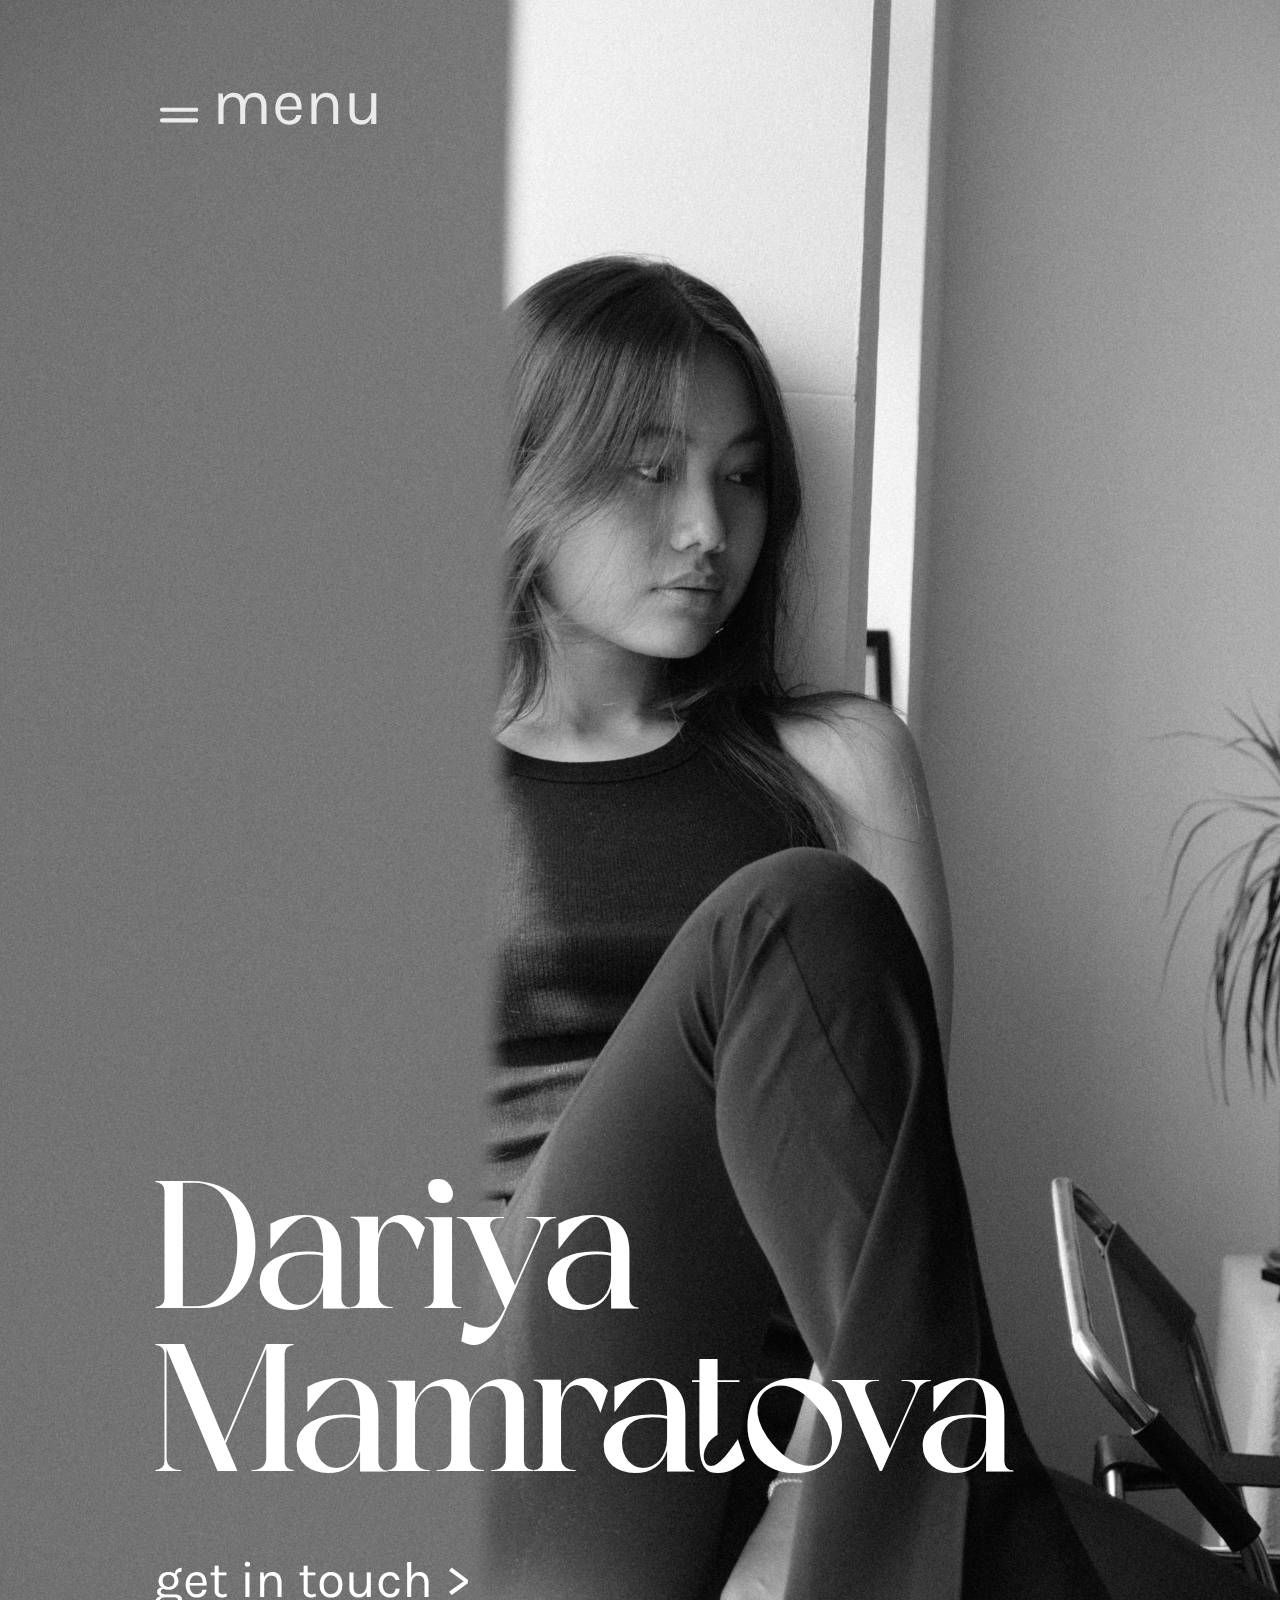
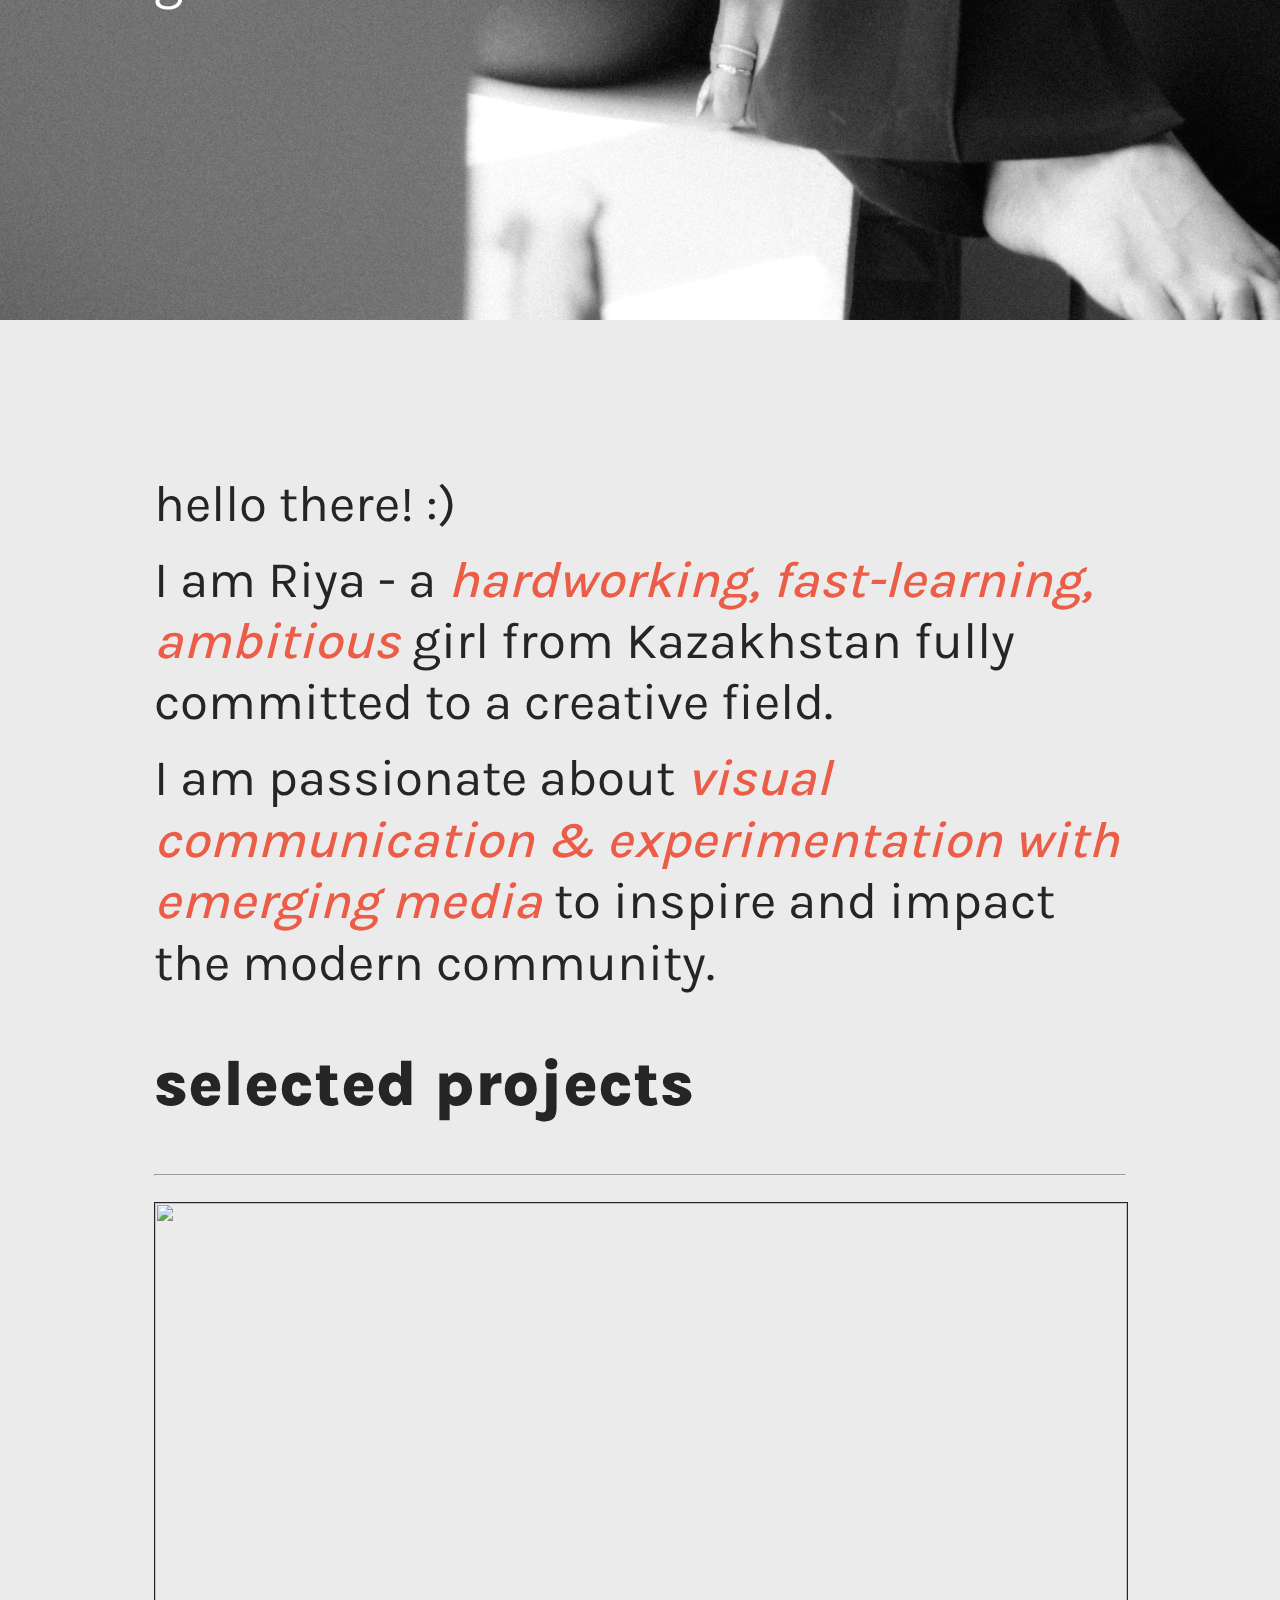
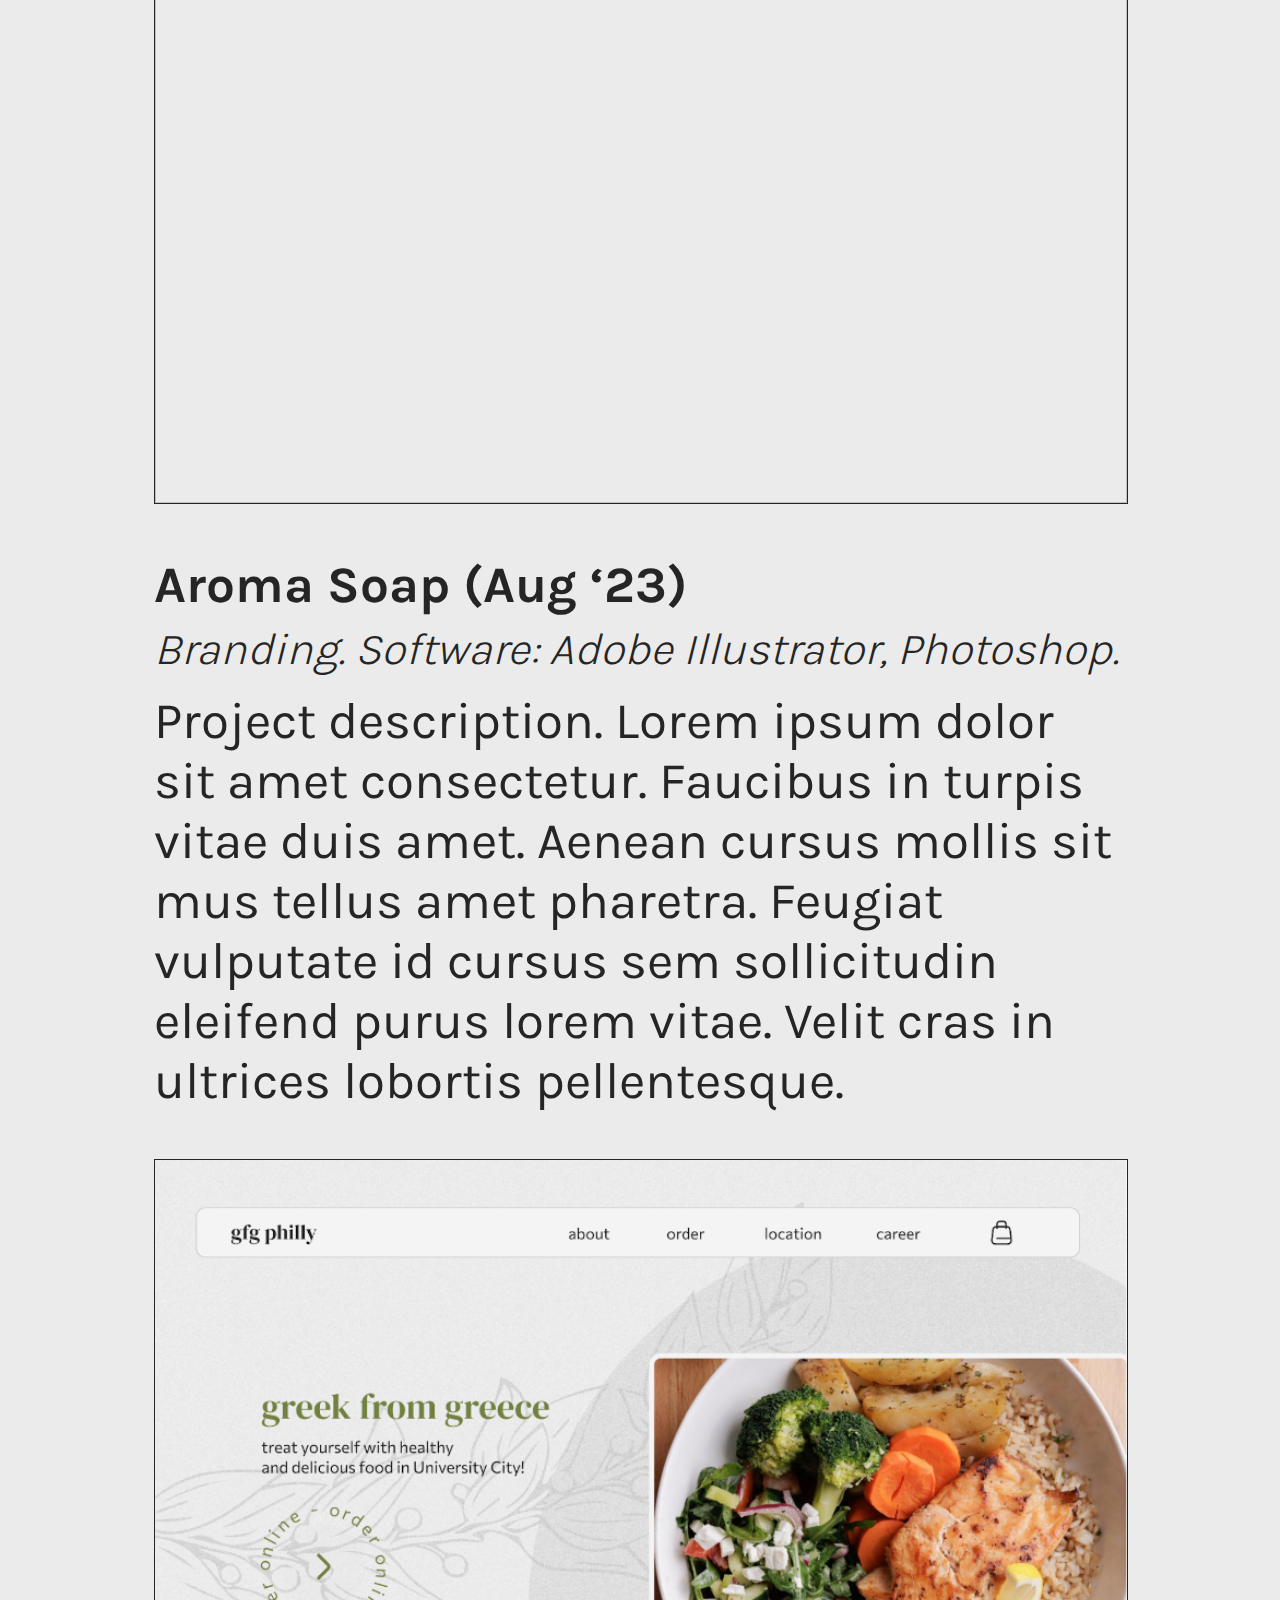
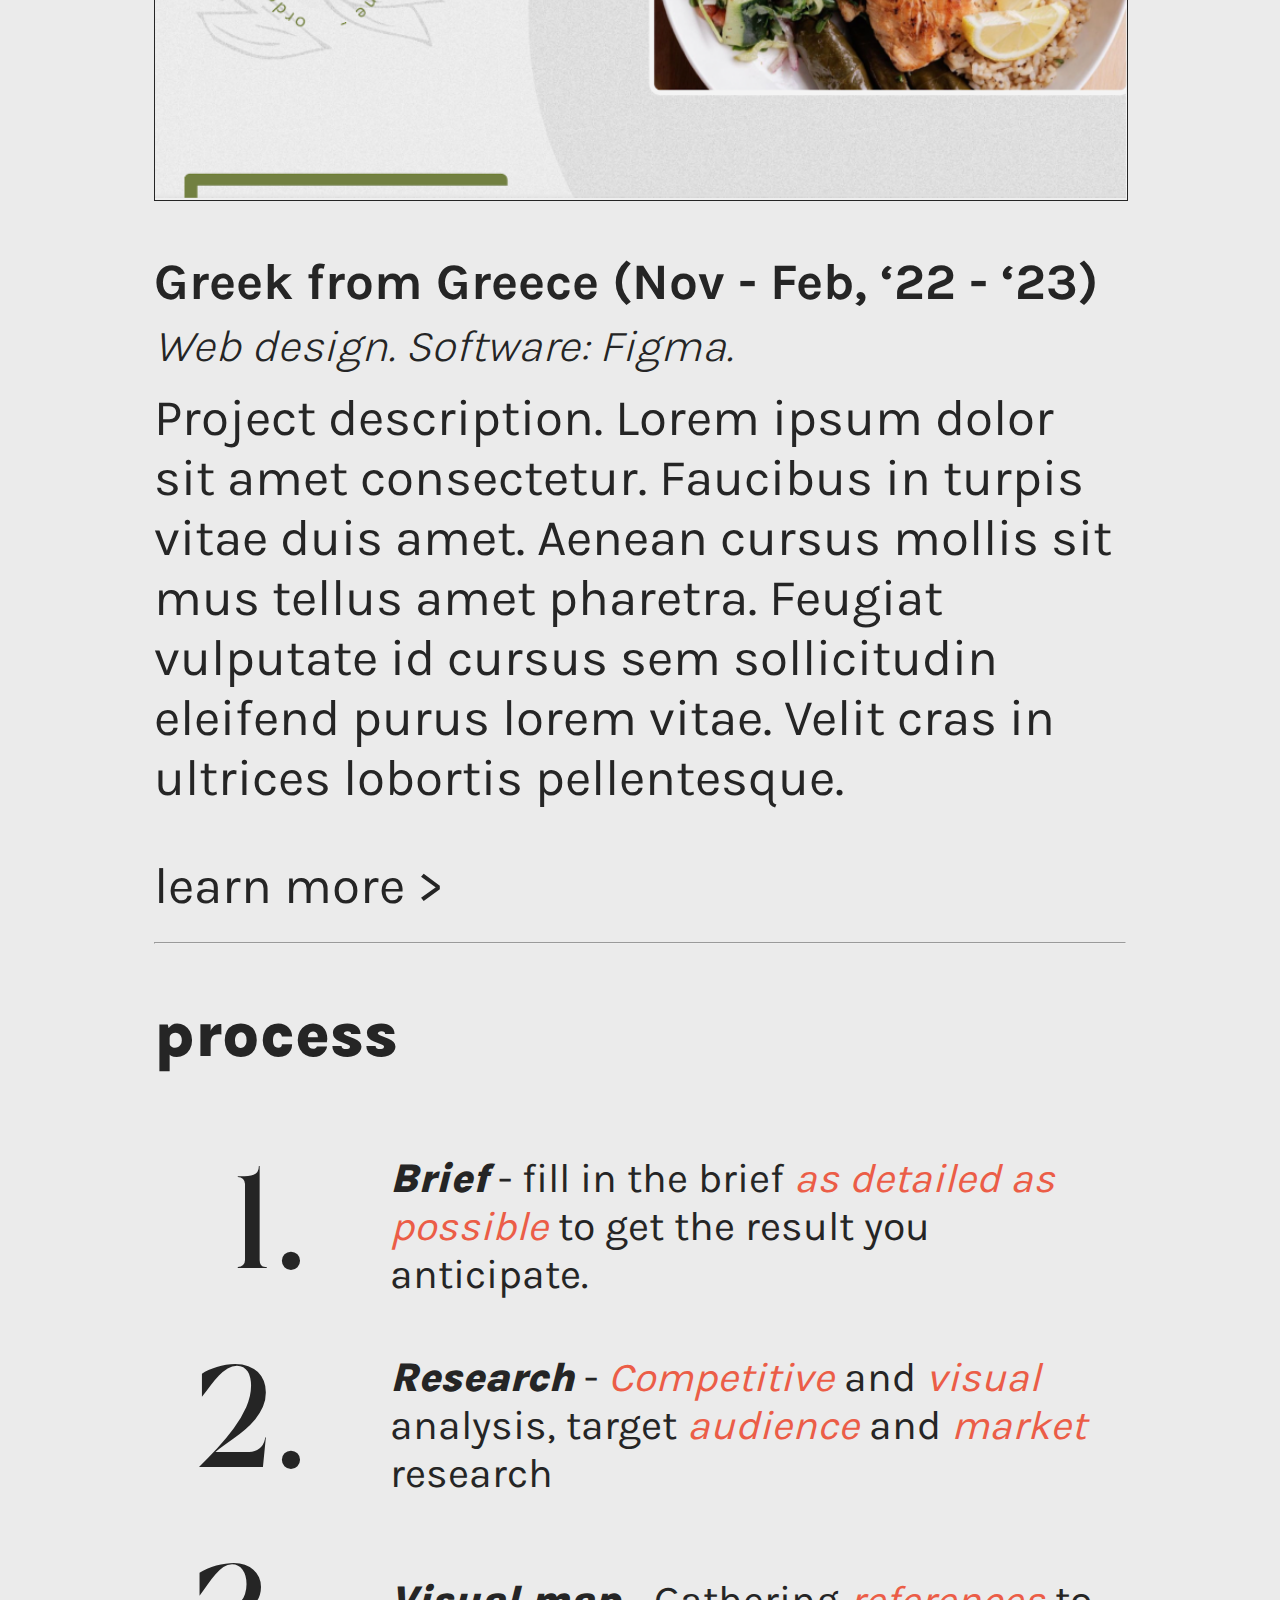
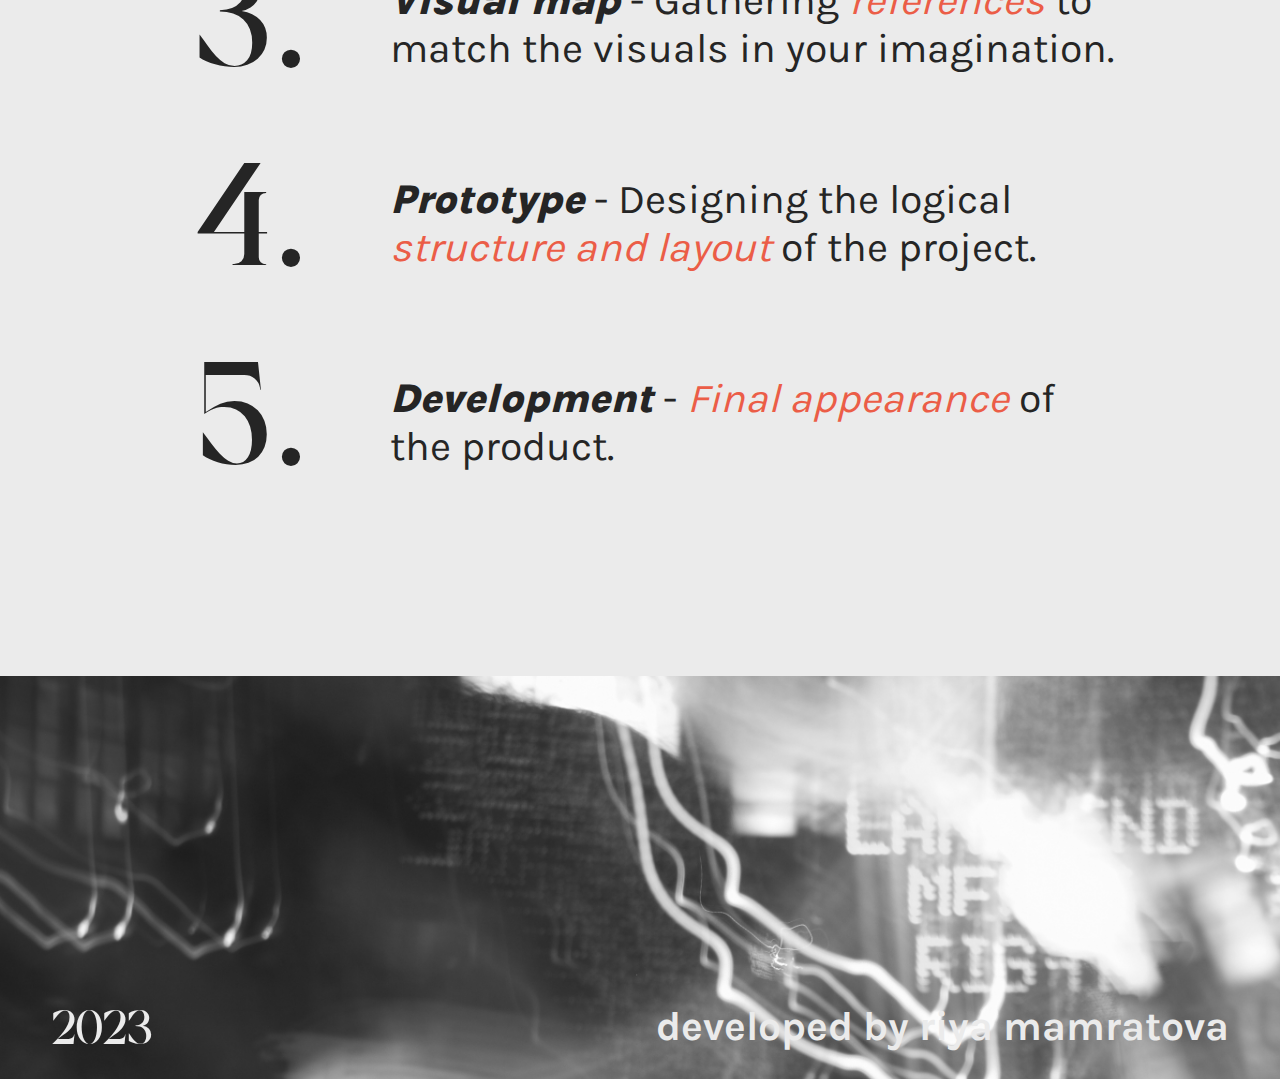
==== index.html @ 728099f3 "These are the files with my website" ====
<html>

<head>
	<link rel="stylesheet" href="css/style.css">
	<link rel="stylesheet" href="css/overlay.css">
	<script src="overlay.js"></script>
</head>

<body>
	<!-- The overlay -->
	<div id="myNav" class="overlay">
		<!-- Button to close the overlay navigation -->
		<a href="javascript:void(0)" class="closebtn" onclick="closeNav()">
			<svg width="3vw" viewBox="0 0 11 11" fill="none" xmlns="http://www.w3.org/2000/svg">
				<path d="M6.7533 5.51747L10.5221 1.75746C10.6871 1.59242 10.7798 1.36857 10.7798 1.13517C10.7798 0.901769 10.6871 0.677927 10.5221 0.512886C10.357 0.347846 10.1332 0.255127 9.89979 0.255127C9.66639 0.255127 9.44255 0.347846 9.27751 0.512886L5.5175 4.28166L1.75749 0.512886C1.59245 0.347846 1.36861 0.255127 1.1352 0.255127C0.9018 0.255127 0.677958 0.347846 0.512917 0.512886C0.347877 0.677927 0.255158 0.901769 0.255158 1.13517C0.255158 1.36857 0.347877 1.59242 0.512917 1.75746L4.28169 5.51747L0.512917 9.27747C0.430768 9.35895 0.365565 9.45589 0.321068 9.56269C0.276571 9.6695 0.253662 9.78406 0.253662 9.89976C0.253662 10.0155 0.276571 10.13 0.321068 10.2368C0.365565 10.3436 0.430768 10.4406 0.512917 10.522C0.594395 10.6042 0.691333 10.6694 0.798137 10.7139C0.904942 10.7584 1.0195 10.7813 1.1352 10.7813C1.25091 10.7813 1.36546 10.7584 1.47227 10.7139C1.57907 10.6694 1.67601 10.6042 1.75749 10.522L5.5175 6.75327L9.27751 10.522C9.35898 10.6042 9.45592 10.6694 9.56273 10.7139C9.66953 10.7584 9.78409 10.7813 9.89979 10.7813C10.0155 10.7813 10.1301 10.7584 10.2369 10.7139C10.3437 10.6694 10.4406 10.6042 10.5221 10.522C10.6042 10.4406 10.6694 10.3436 10.7139 10.2368C10.7584 10.13 10.7813 10.0155 10.7813 9.89976C10.7813 9.78406 10.7584 9.6695 10.7139 9.56269C10.6694 9.45589 10.6042 9.35895 10.5221 9.27747L6.7533 5.51747Z" fill="#EBEBEB"/>
			</svg>
		</a>
	
		<!-- Overlay content -->
		<div class="overlay-content">
			<a class="overlay-current-link" href="index.html">home</a>
			<a class="overlay-link" href="aboutme.html">about me</a>
			<a class="overlay-link" href="selected-projects.html">selected projects</a>
			<a class="overlay-link" href="#">contact me</a>
		</div>
	</div>

	<div style="text-align: center; position: relative">
		<img src="images/dariya_sitting.jpg" style="width: 100%">
		<div
			class="menu-text"
			style="position: absolute; 
			top: 8vw; 
			left: 12vw; 
			color: white; 
			text-align: start;
			transform: translate(0%, -50%);"
		>
			<button class="menu-button" onclick="openNav()">
				<div>
					<svg width="3vw" viewBox="0 0 14 6" fill="none" xmlns="http://www.w3.org/2000/svg">
						<path d="M13.2611 3.88886L0.738889 3.88886C0.330812 3.88886 0 4.21968 0 4.62775L0 4.70553C0 5.11361 0.330812 5.44442 0.738889 5.44442L13.2611 5.44442C13.6692 5.44442 14 5.11361 14 4.70553V4.62775C14 4.21968 13.6692 3.88886 13.2611 3.88886Z" fill="#EBEBEB"/>
						<path d="M13.2611 -3.8147e-05L0.738889 -3.8147e-05C0.330812 -3.8147e-05 0 0.330774 0 0.738851L0 0.816629C0 1.22471 0.330812 1.55552 0.738889 1.55552L13.2611 1.55552C13.6692 1.55552 14 1.22471 14 0.816629V0.738851C14 0.330774 13.6692 -3.8147e-05 13.2611 -3.8147e-05Z" fill="#EBEBEB"/>
					</svg>
					<span class="menu-text" style="color: #EBEBEB; margin-left: 10px">menu</span>
				</div>
			</button>
		</div>
		<div 
			style="position: absolute; 
			top: 70%; 
			left: 12vw; 
			color: white; 
			text-align: start;
			transform: translate(0%, -50%);"
		>
			<div class="main-title"
			>
				Dariya<br/>
				Mamratova
			</div>
			<a
				class="get-in-touch-title"
				style="position: absolute; bottom: -2em"
			>
				get in touch >
			</a>
		</div>
	</div>
	<div class="text" style="margin: 3em 3em;">
		<div style="margin-bottom: 1rem">
			hello there! :)
		</div>
		<div style="margin-bottom: 1rem">
			I am Riya - a <span class="highlighted-text">hardworking, fast-learning, ambitious</span> girl from Kazakhstan fully committed to a creative field. 
		</div>
		<div>
			I am passionate about <span class="highlighted-text">visual communication & experimentation with emerging media</span> to inspire and impact the modern community. 
		</div>
		<h2>
			selected projects
		</h2>
		<hr/>
		<img src="images/aroma_soap.png" style="width: 100%; border: 0.5px solid #252525;">
		<h3 style="margin-bottom: 0.5rem">
			Aroma Soap (Aug ‘23)
		</h3>
		<div class="subtitle">
			Branding. Software: Adobe Illustrator, Photoshop.
		</div>
		<div style="margin-top: 1rem; margin-bottom: 3rem">
			Project description. Lorem ipsum dolor sit amet consectetur. Faucibus in turpis vitae duis amet. 
			Aenean cursus mollis sit mus tellus amet pharetra. Feugiat vulputate id cursus sem sollicitudin eleifend purus lorem vitae. 
			Velit cras in ultrices lobortis pellentesque.
		</div>
		<img src="images/greek_from_greece.png" style="width: 100%; border: 0.5px solid #252525;">
		<h3 style="margin-bottom: 0.5rem">
			Greek from Greece (Nov - Feb, ‘22 - ‘23)
		</h3>
		<div class="subtitle">
			Web design. Software: Figma.
		</div>
		<div style="margin-top: 1rem; margin-bottom: 3rem">
			Project description. Lorem ipsum dolor sit amet consectetur. Faucibus in turpis vitae duis amet. 
			Aenean cursus mollis sit mus tellus amet pharetra. Feugiat vulputate id cursus sem sollicitudin eleifend purus lorem vitae. 
			Velit cras in ultrices lobortis pellentesque.
		</div>
		<a>
			learn more >
		</a>
		<hr/>
		<h2>
			process
		</h2>
		<table>
			<tr>
				<td class="count">
					1.
				</td>
				<td class="count-text">
					<span class="count-title">Brief</span> - fill in the brief <span class="count-highlight">as detailed as possible</span> to get the result you anticipate.
				</td>
			</tr>
			<tr>
				<td class="count">
					2.
				</td>
				<td class="count-text">
					<span class="count-title">Research</span>
					 - <span class="count-highlight">Competitive</span> and <span class="count-highlight">visual</span> analysis, target <span class="count-highlight">audience</span> and <span class="count-highlight">market</span> research
				</td>
			</tr>
			<tr>
				<td class="count">
					3.
				</td>
				<td class="count-text">
					<span class="count-title">Visual map</span>
					- Gathering <span class="count-highlight">references</span> to match the visuals in your imagination.
				</td>
			</tr>
			<tr>
				<td class="count">
					4.
				</td>
				<td class="count-text">
					<span class="count-title">Prototype</span>
					- Designing the logical <span class="count-highlight">structure and layout</span> of the project.
				</td>
			</tr>
			<tr>
				<td class="count">
					5.
				</td>
				<td class="count-text">
					<span class="count-title">Development</span>
					- <span class="count-highlight">Final appearance</span> of the product.
				</td>
			</tr>
		</table>
	</div>
	<div style="position: relative;">
		<img src="images/home_footer.jpg" 
			style="height: 25.1875rem;
				width: 100%;
				flex-shrink: 0;
				object-fit: cover;"
		>
		<div style="position: absolute; bottom: 6vw; width: 100%">
			<div class="footer-left" style="position: absolute; left: 4vw; ">
				2023
			</div>
			<div class="footer-right" style="position: absolute; right: 4vw">
				developed by riya mamratova
			</div>
		</div>
	</div>
</body>

</html>
---- css/style.css ----
@font-face {
	font-family: Koolegant;
	src: url(../fonts/Koolegant-K7my7.ttf);
}

@font-face {
	font-family: Karla;
	src: url(../fonts/Karla-VariableFont_wght.ttf);
}

body {
	margin: 0; 
	background-color: #EBEBEB;
}

.menu-text {
	text-align: center;
	font-family: Karla;
	font-size: 5vw;
	font-style: normal;
	font-weight: 400;
	line-height: normal;
}

.menu-button {
	background-color: transparent;
  	border: none;
	cursor: pointer;
}

.main-title {
	font-family: Koolegant;
	font-size: 15vw;
	font-style: normal;
	font-weight: 400;
	line-height: 85%;
}

.get-in-touch-title {
	font-family: Karla;
	font-size: 4vw;
	font-style: normal;
	font-weight: 400;
	line-height: normal;
}

.text {
	color: #252525;
	font-family: Karla;
	font-size: 4vw;
	font-style: normal;
	font-weight: 400;
	line-height: normal; 
}

.highlighted-text {
	color: #EB5D47;
	font-family: Karla;
	font-size: 4vw;
	font-style: italic;
	font-weight: 500;
	line-height: 120%; 
}

h2 {
	color: #252525;
	font-family: Karla;
	font-size: 5vw;
	font-style: normal;
	font-weight: 800;
	line-height: normal; 
}

h3 {
	color: #252525;
	font-family: Karla;
	font-size: 4vw;
	font-style: normal;
	font-weight: 700;
	line-height: normal; 
}

.subtitle {
	color: #252525;
	font-family: Karla;
	font-size: 3.5vw;
	font-style: italic;
	font-weight: 300;
	line-height: normal; 
}

.count {
	width: 12vw; 
	text-align: end; 
	padding-right:6vw;
	color: #252525;
	font-family: Koolegant;
	font-size: 12vw;
	font-style: normal;
	font-weight: 400;
	line-height: normal;
}

.count-title {
	color: #252525;
	font-family: Karla;
	font-size: 3.2vw;
	font-style: italic;
	font-weight: 800;
	line-height: normal;
}

.count-text {
	color: #252525;
	font-family: Karla;
	font-size: 3.2vw;
	font-style: normal;
	font-weight: 400;
	line-height: normal;
}

.count-highlight {
	color: #EB5D47;
	font-family: Karla;
	font-size: 3.2vw;
	font-style: italic;
	font-weight: 400;
	line-height: normal;
}

.footer-left {
	color: #EBEBEB;
	font-family: Koolegant;
	font-size: 4vw;
	font-style: normal;
	font-weight: 400;
	line-height: normal;
}

.footer-right {
	color: #EBEBEB;
	font-family: Karla;
	font-size: 3.2vw;
	font-style: normal;
	font-weight: 700;
	line-height: normal;
}
---- css/overlay.css ----
/* The Overlay (background) */
.overlay {
	/* Height & width depends on how you want to reveal the overlay (see JS below) */   
	height: 100%;
	width: 0;
	position: fixed; /* Stay in place */
	z-index: 1; /* Sit on top */
	left: 0;
	top: 0;
	background: #A4B4CB;
	overflow-x: hidden; /* Disable horizontal scroll */
	transition: 0.5s; /* 0.5 second transition effect to slide in or slide down the overlay (height or width, depending on reveal) */
}

/* Position the content inside the overlay */
.overlay-content {
	position: relative;
	top: 25%; /* 25% from the top */
	left: 12vw;
	text-align: left; /* Centered text/links */
	margin-top: 30px; /* 30px top margin to avoid conflict with the close button on smaller screens */
}

/* The navigation links inside the overlay */
.overlay-current-link {
	color: #EBEBEB;
	font-family: Karla;
	font-size: 13vw;
	font-style: italic;
	font-weight: 700;
	line-height: normal;
	padding: 8px;
	text-decoration: none;
	display: block; /* Display block instead of inline */
	transition: 0.3s; /* Transition effects on hover (color) */
}

.overlay-link {
	color: #EBEBEB;
	font-family: Karla;
	font-size: 6vw;
	font-style: normal;
	font-weight: 400;
	line-height: normal;
	padding: 8px;
	text-decoration: none;
	display: block; /* Display block instead of inline */
	transition: 0.3s; /* Transition effects on hover (color) */
}

/* When you mouse over the navigation links, change their color */
.overlay a:hover, .overlay a:focus {
	color: #EB5D47;
}

/* Position the close button (top right corner) */
.overlay .closebtn {
	position: absolute;
	top: 12vw;
	left: 12vw;
	font-size: 60px;
}

/* When the height of the screen is less than 450 pixels, change the font-size of the links and position the close button again, so they don't overlap */
@media screen and (max-height: 450px) {
	.overlay a {
		font-size: 20px
	}
	.overlay .closebtn {
		font-size: 40px;
		top: 15px;
		right: 35px;
	}
}
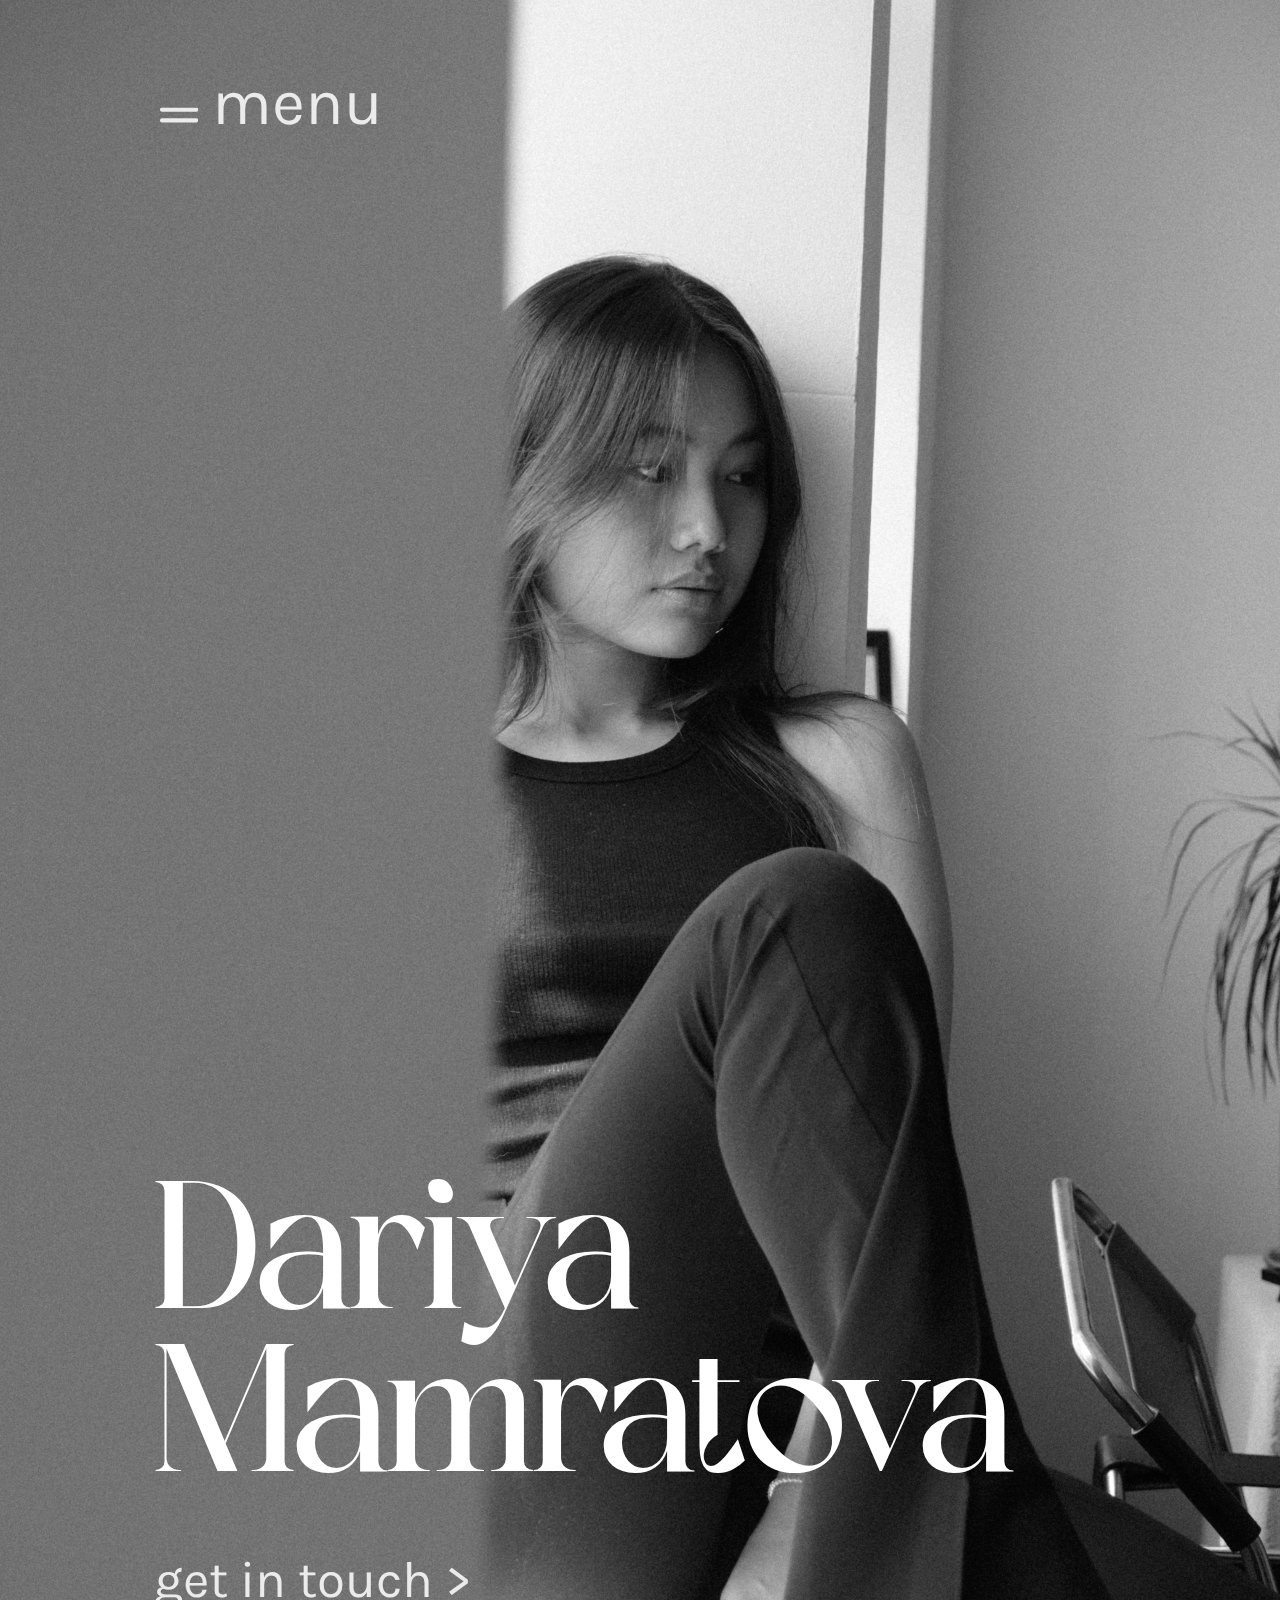
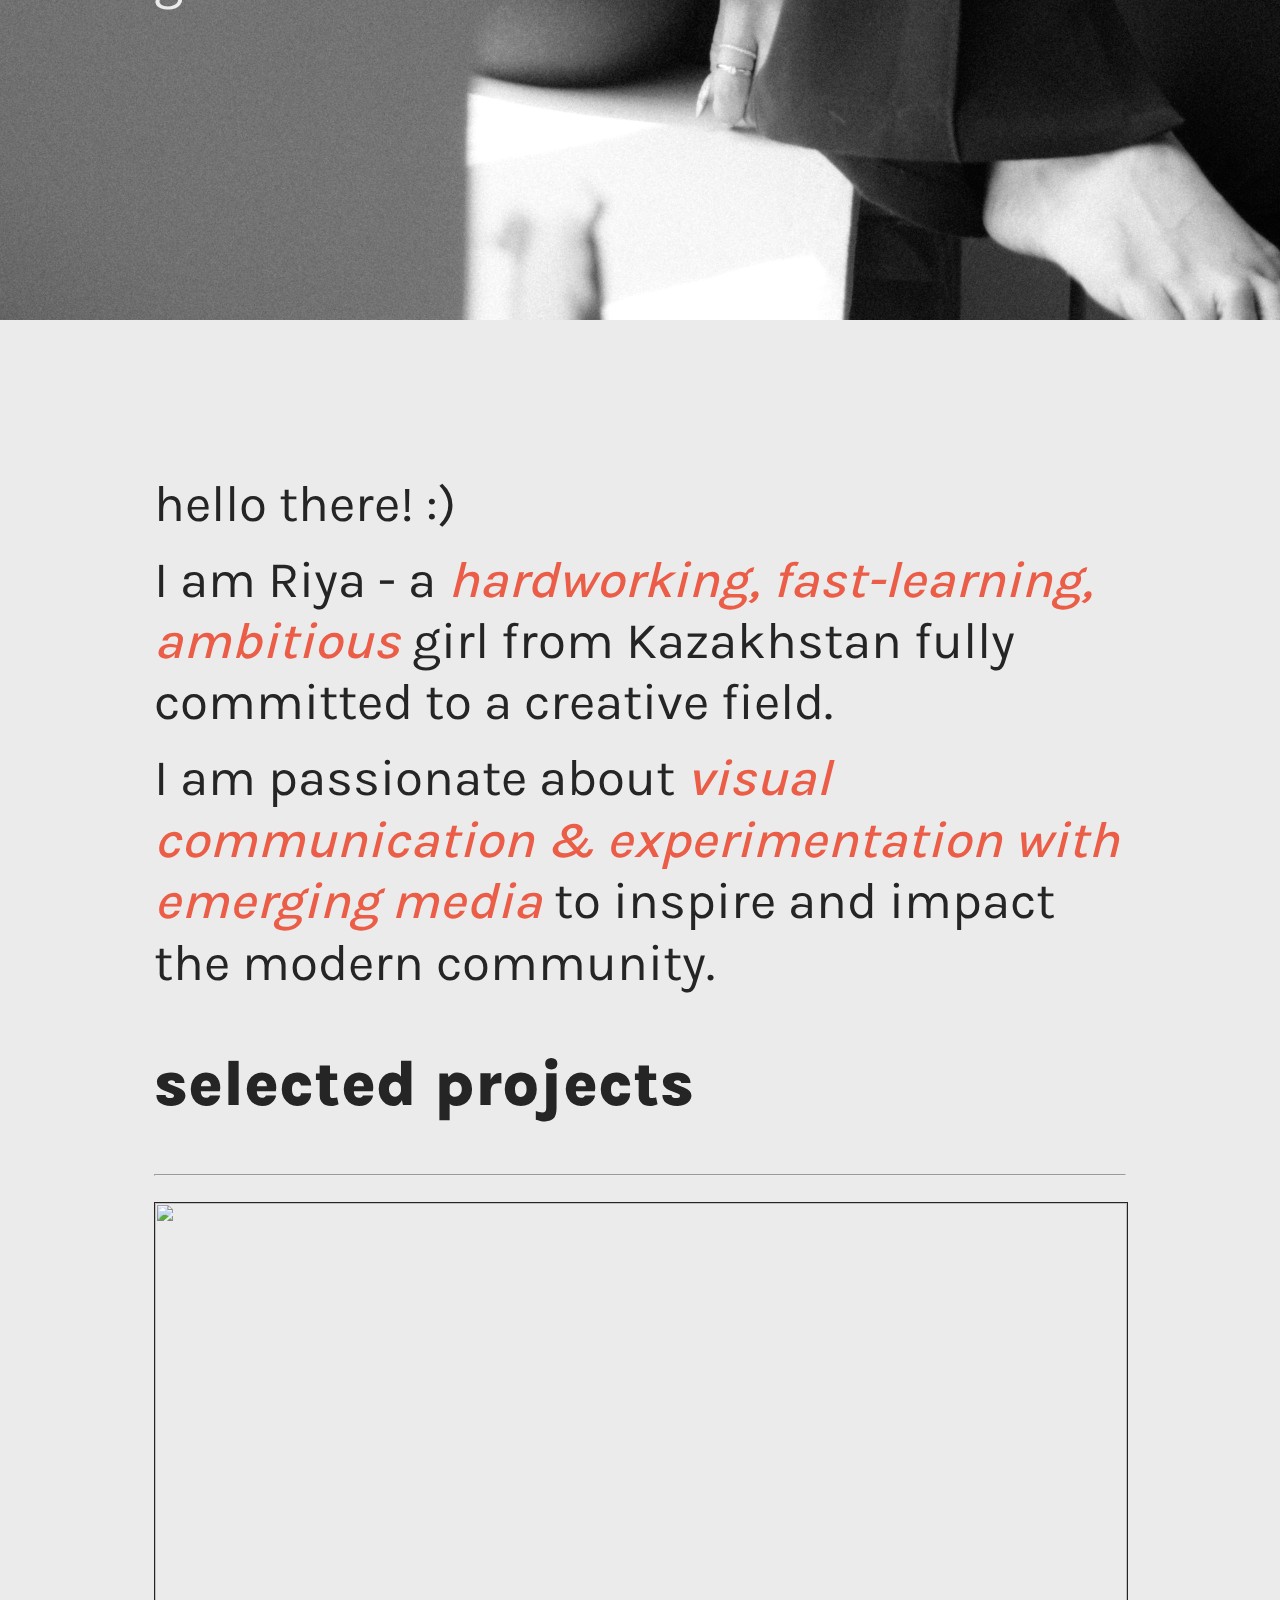
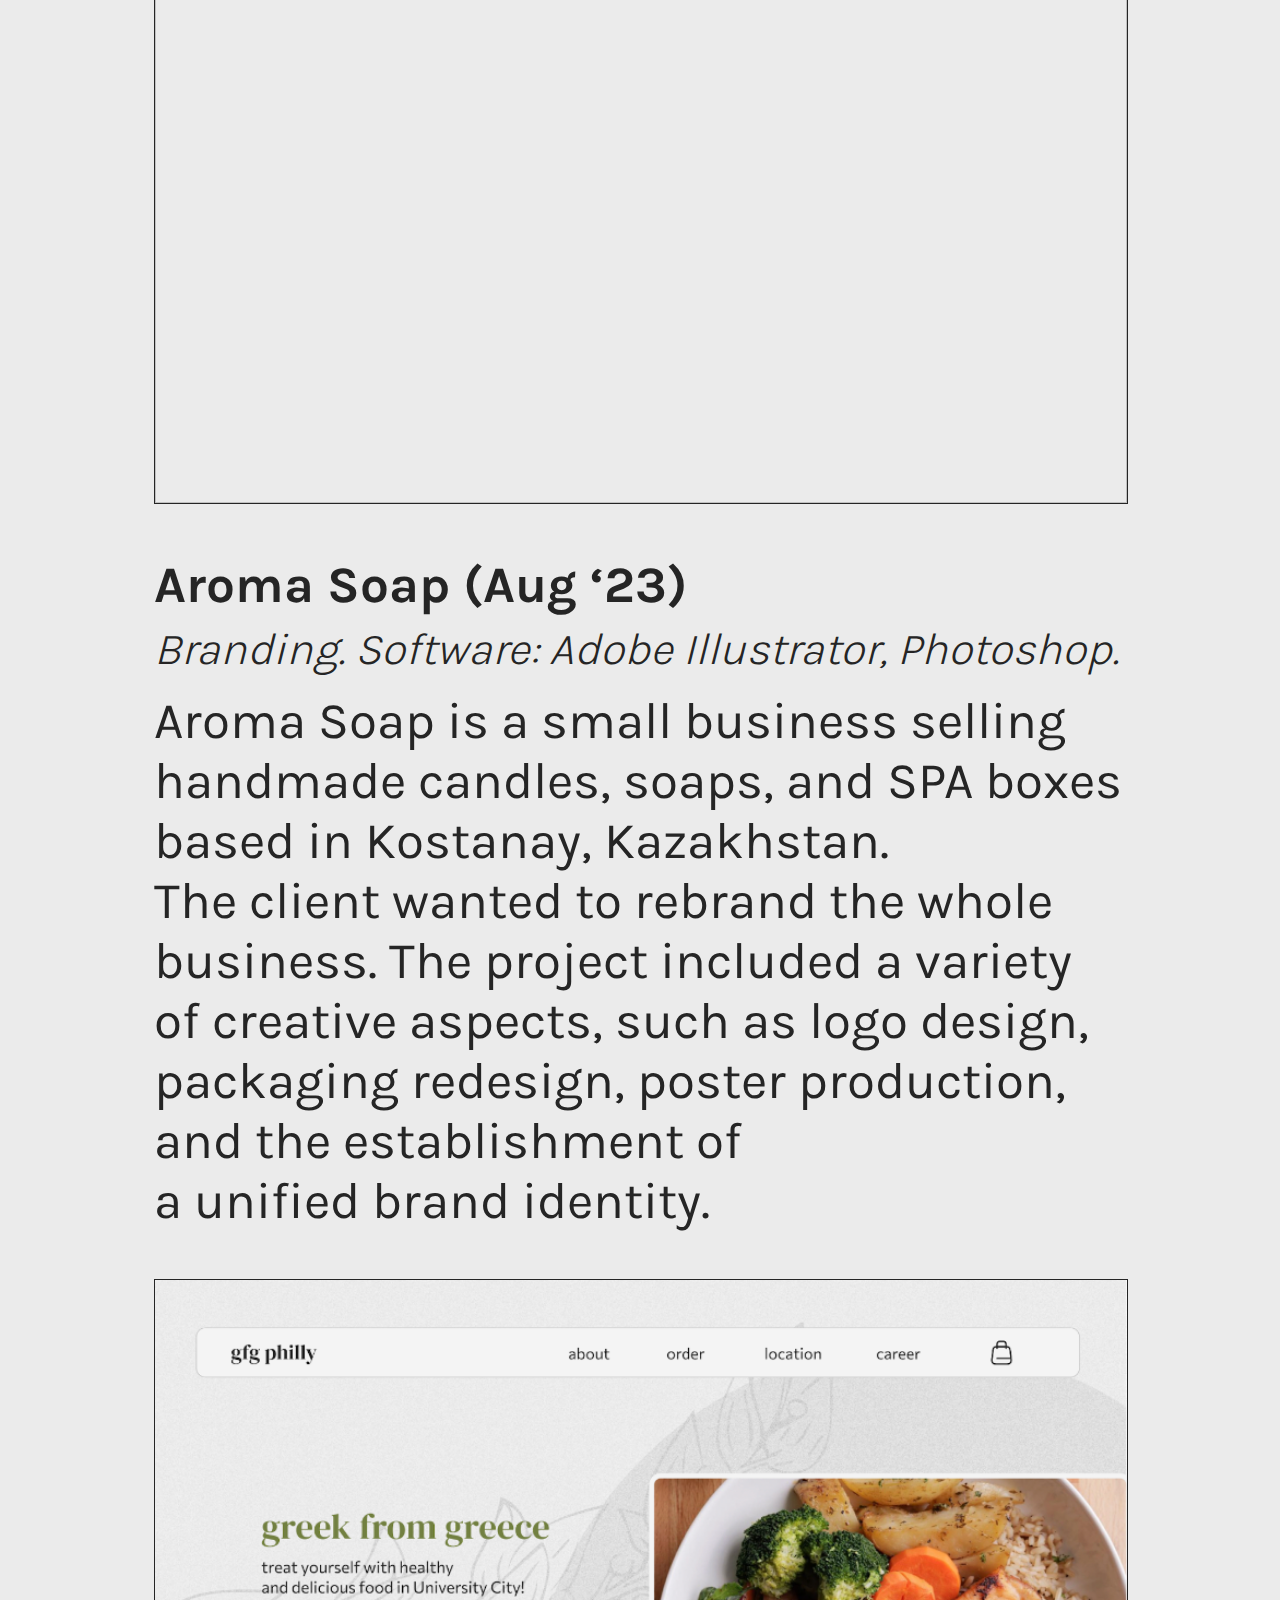
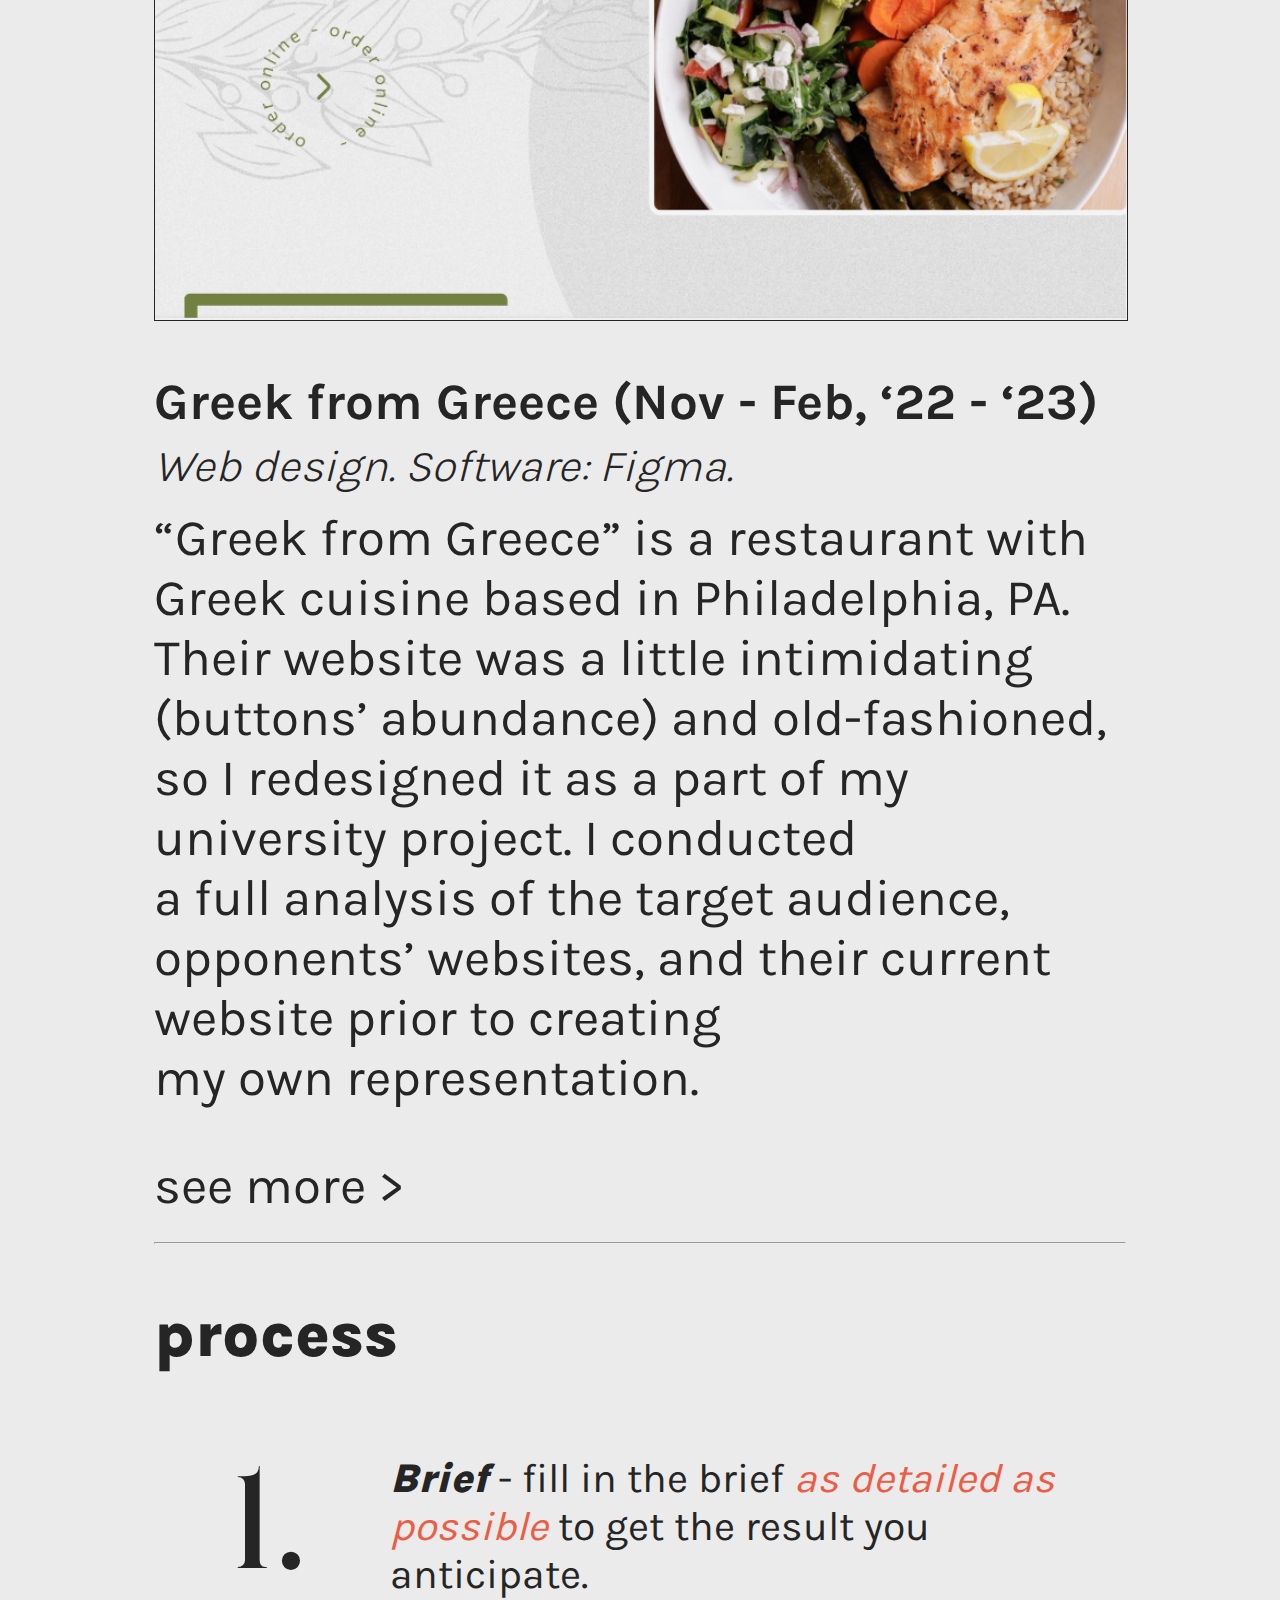
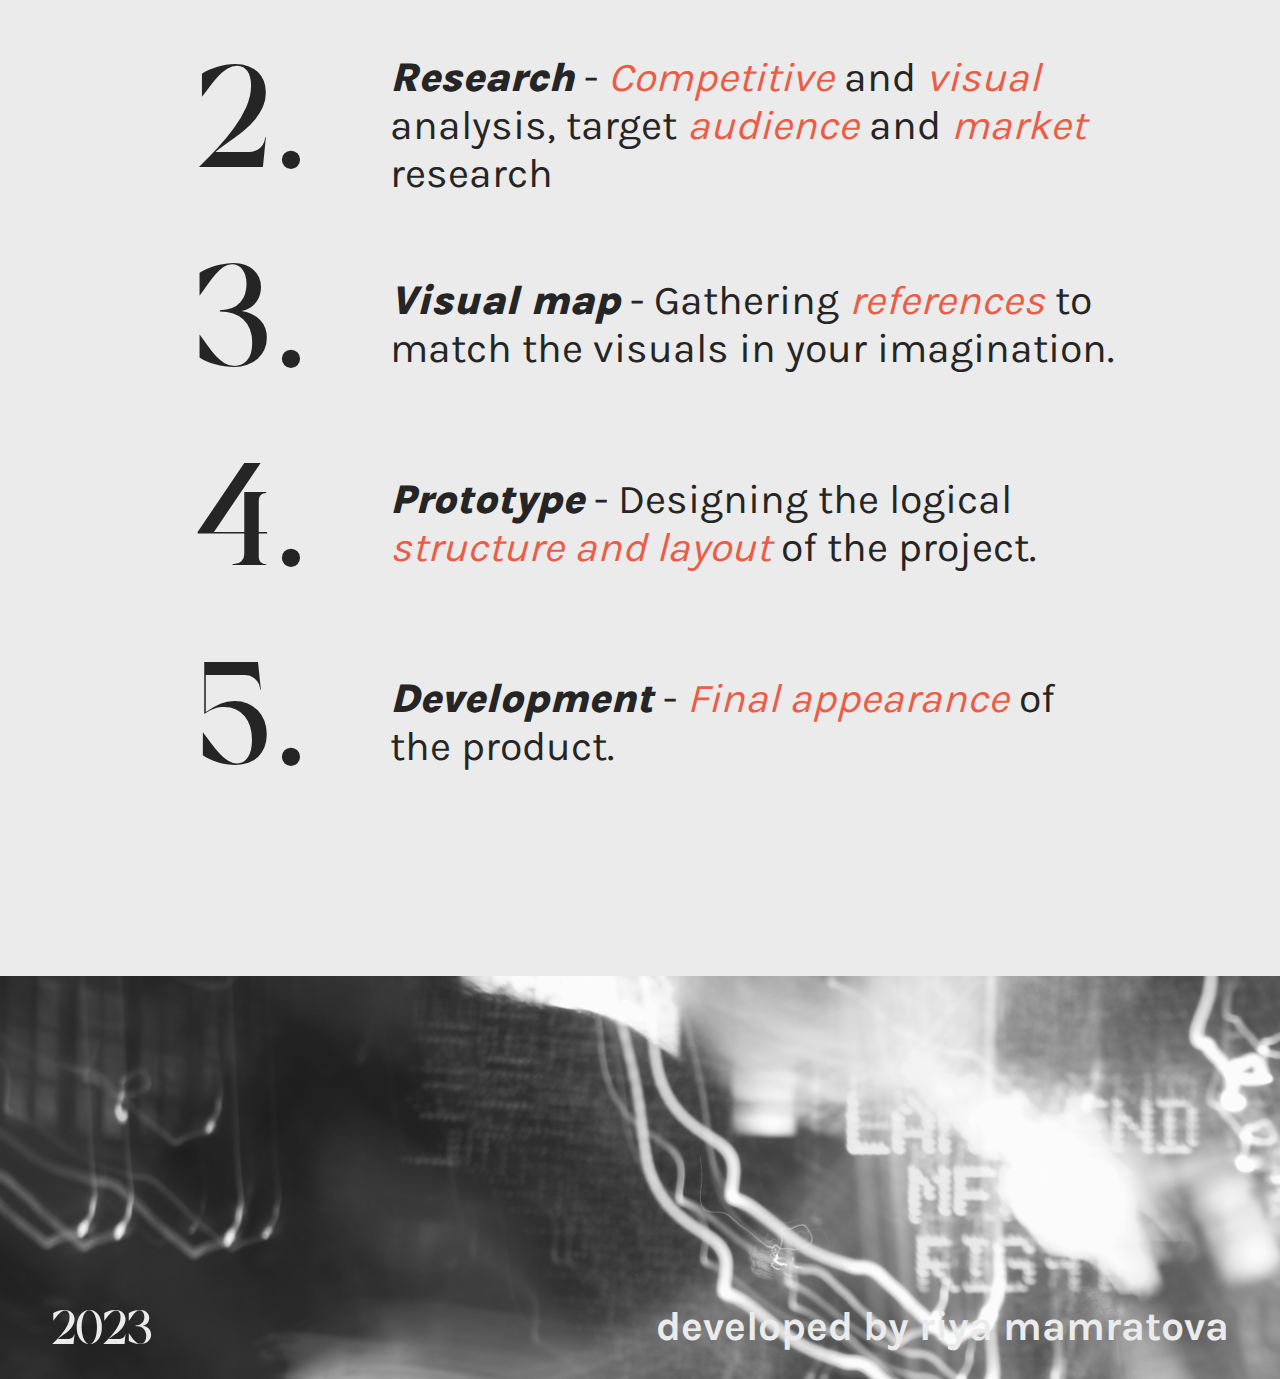
==== commit 9934a11f: "Some more changes" ====
--- a/index.html
+++ b/index.html
@@ -14,14 +14,14 @@
 			<svg width="3vw" viewBox="0 0 11 11" fill="none" xmlns="http://www.w3.org/2000/svg">
 				<path d="M6.7533 5.51747L10.5221 1.75746C10.6871 1.59242 10.7798 1.36857 10.7798 1.13517C10.7798 0.901769 10.6871 0.677927 10.5221 0.512886C10.357 0.347846 10.1332 0.255127 9.89979 0.255127C9.66639 0.255127 9.44255 0.347846 9.27751 0.512886L5.5175 4.28166L1.75749 0.512886C1.59245 0.347846 1.36861 0.255127 1.1352 0.255127C0.9018 0.255127 0.677958 0.347846 0.512917 0.512886C0.347877 0.677927 0.255158 0.901769 0.255158 1.13517C0.255158 1.36857 0.347877 1.59242 0.512917 1.75746L4.28169 5.51747L0.512917 9.27747C0.430768 9.35895 0.365565 9.45589 0.321068 9.56269C0.276571 9.6695 0.253662 9.78406 0.253662 9.89976C0.253662 10.0155 0.276571 10.13 0.321068 10.2368C0.365565 10.3436 0.430768 10.4406 0.512917 10.522C0.594395 10.6042 0.691333 10.6694 0.798137 10.7139C0.904942 10.7584 1.0195 10.7813 1.1352 10.7813C1.25091 10.7813 1.36546 10.7584 1.47227 10.7139C1.57907 10.6694 1.67601 10.6042 1.75749 10.522L5.5175 6.75327L9.27751 10.522C9.35898 10.6042 9.45592 10.6694 9.56273 10.7139C9.66953 10.7584 9.78409 10.7813 9.89979 10.7813C10.0155 10.7813 10.1301 10.7584 10.2369 10.7139C10.3437 10.6694 10.4406 10.6042 10.5221 10.522C10.6042 10.4406 10.6694 10.3436 10.7139 10.2368C10.7584 10.13 10.7813 10.0155 10.7813 9.89976C10.7813 9.78406 10.7584 9.6695 10.7139 9.56269C10.6694 9.45589 10.6042 9.35895 10.5221 9.27747L6.7533 5.51747Z" fill="#EBEBEB"/>
 			</svg>
-		</a>
+	get-in-touch-title	</a>
 	
 		<!-- Overlay content -->
 		<div class="overlay-content">
 			<a class="overlay-current-link" href="index.html">home</a>
 			<a class="overlay-link" href="aboutme.html">about me</a>
 			<a class="overlay-link" href="selected-projects.html">selected projects</a>
-			<a class="overlay-link" href="#">contact me</a>
+			<a class="overlay-link" href="contact-me.html">contact me</a>
 		</div>
 	</div>
 
@@ -60,6 +60,7 @@
 				Mamratova
 			</div>
 			<a
+				href="contact-me.html"
 				class="get-in-touch-title"
 				style="position: absolute; bottom: -2em"
 			>
@@ -89,9 +90,14 @@
 			Branding. Software: Adobe Illustrator, Photoshop.
 		</div>
 		<div style="margin-top: 1rem; margin-bottom: 3rem">
-			Project description. Lorem ipsum dolor sit amet consectetur. Faucibus in turpis vitae duis amet. 
-			Aenean cursus mollis sit mus tellus amet pharetra. Feugiat vulputate id cursus sem sollicitudin eleifend purus lorem vitae. 
-			Velit cras in ultrices lobortis pellentesque.
+			Aroma Soap is a small business selling handmade candles, soaps, and SPA boxes based in Kostanay, Kazakhstan. 
+		</br>The client wanted to rebrand the whole business. 
+			The project included a variety 
+			of creative aspects, such as logo design, packaging redesign, 
+			poster production, and the establishment of 
+	 	</br>a unified brand identity. 
+
+
 		</div>
 		<img src="images/greek_from_greece.png" style="width: 100%; border: 0.5px solid #252525;">
 		<h3 style="margin-bottom: 0.5rem">
@@ -101,12 +107,16 @@
 			Web design. Software: Figma.
 		</div>
 		<div style="margin-top: 1rem; margin-bottom: 3rem">
-			Project description. Lorem ipsum dolor sit amet consectetur. Faucibus in turpis vitae duis amet. 
-			Aenean cursus mollis sit mus tellus amet pharetra. Feugiat vulputate id cursus sem sollicitudin eleifend purus lorem vitae. 
-			Velit cras in ultrices lobortis pellentesque.
+			“Greek from Greece” is a restaurant with Greek cuisine 
+			based in Philadelphia, PA. Their website was a little 
+			intimidating (buttons’ abundance) and old-fashioned, 
+			so I redesigned it as a part of my university project. 
+			I conducted </br>a full analysis of the target audience, 
+			opponents’ websites, and their current website prior 
+			to creating </br>my own representation.
 		</div>
-		<a>
-			learn more >
+		<a class="learn" href="selected-projects.html">
+			see more >
 		</a>
 		<hr/>
 		<h2>
--- a/css/style.css
+++ b/css/style.css
@@ -41,7 +41,29 @@
 	font-size: 4vw;
 	font-style: normal;
 	font-weight: 400;
-	line-height: normal;
+	line-height: normal
+}
+
+a {
+	text-decoration: none;
+}
+
+a.learn:hover {
+	color: #EB5D47;
+	transition: color 0.3s ease;
+}
+
+a.learn {
+	color: #252525;
+}
+
+a.get-in-touch-title {
+	color: #ebebeb;
+}
+
+a.get-in-touch-title:hover {
+	color: #EB5D47;
+	transition: color 0.3s ease;
 }
 
 .text {
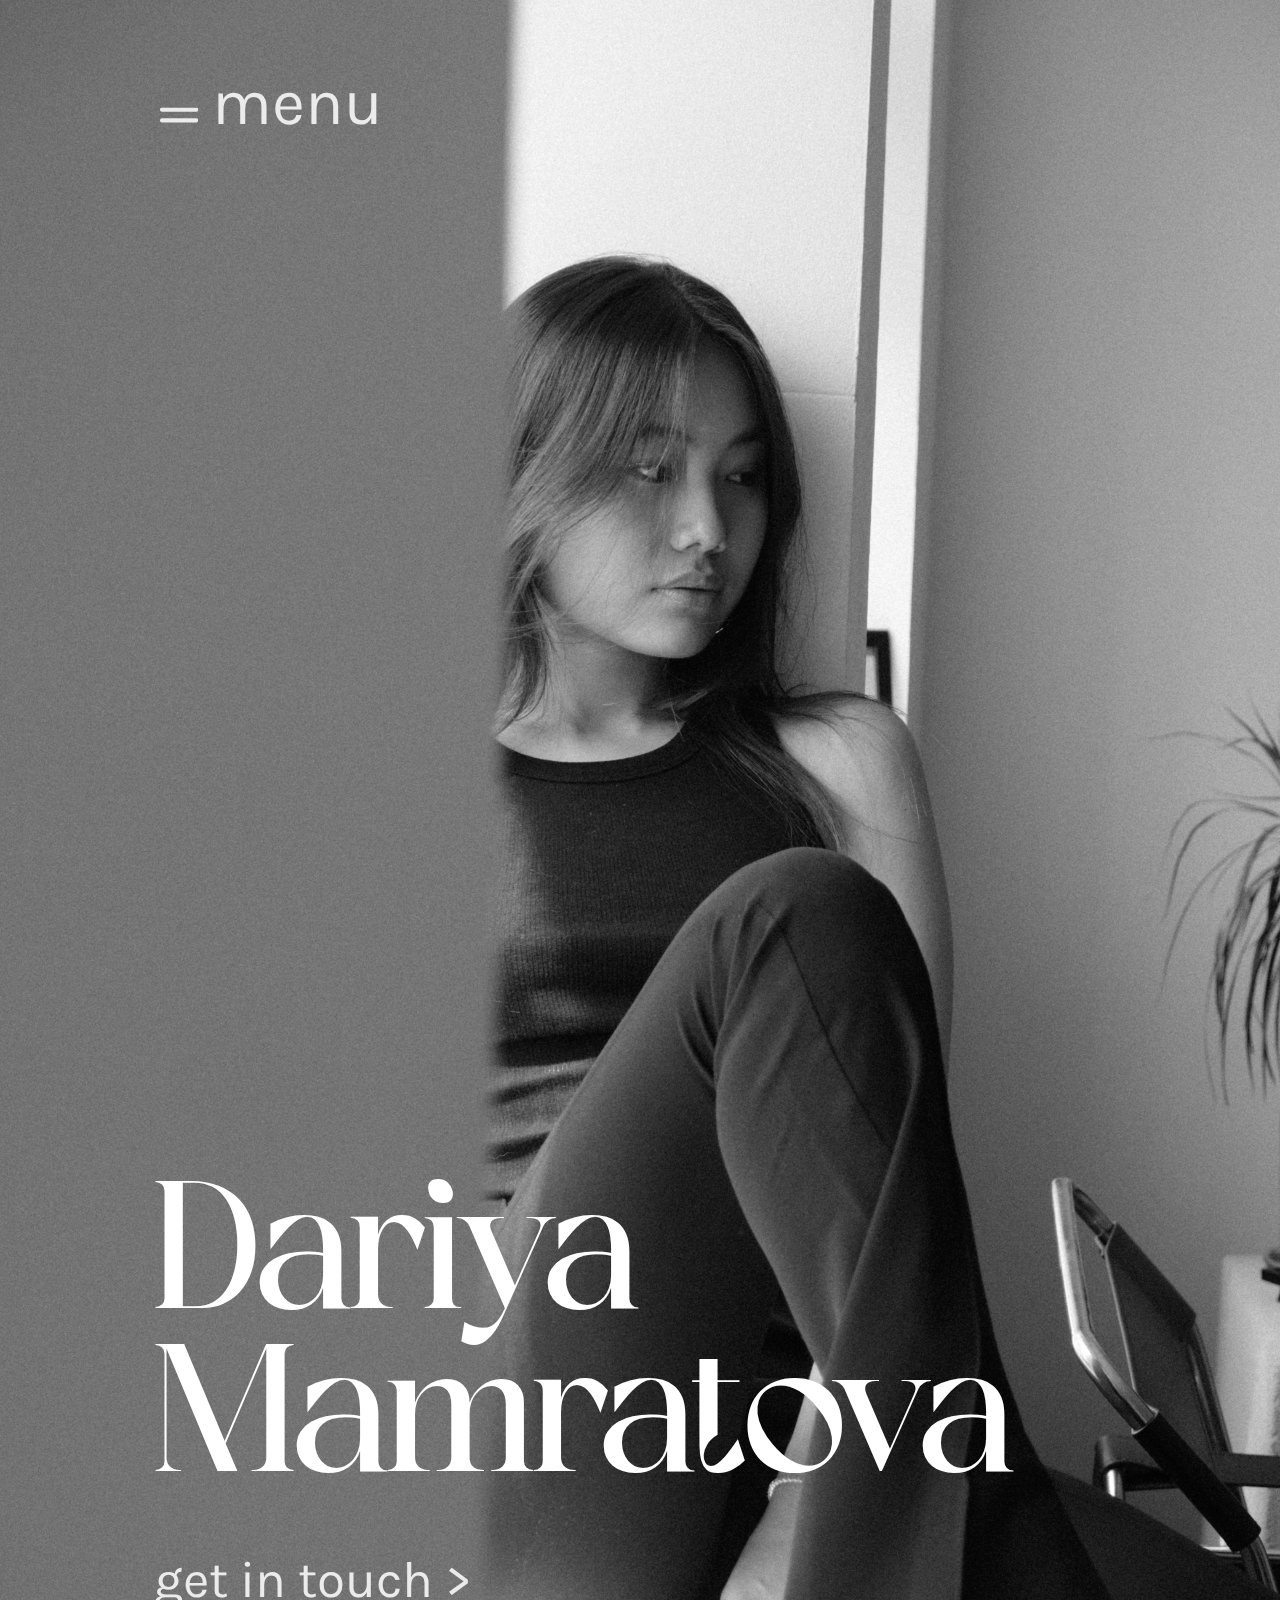
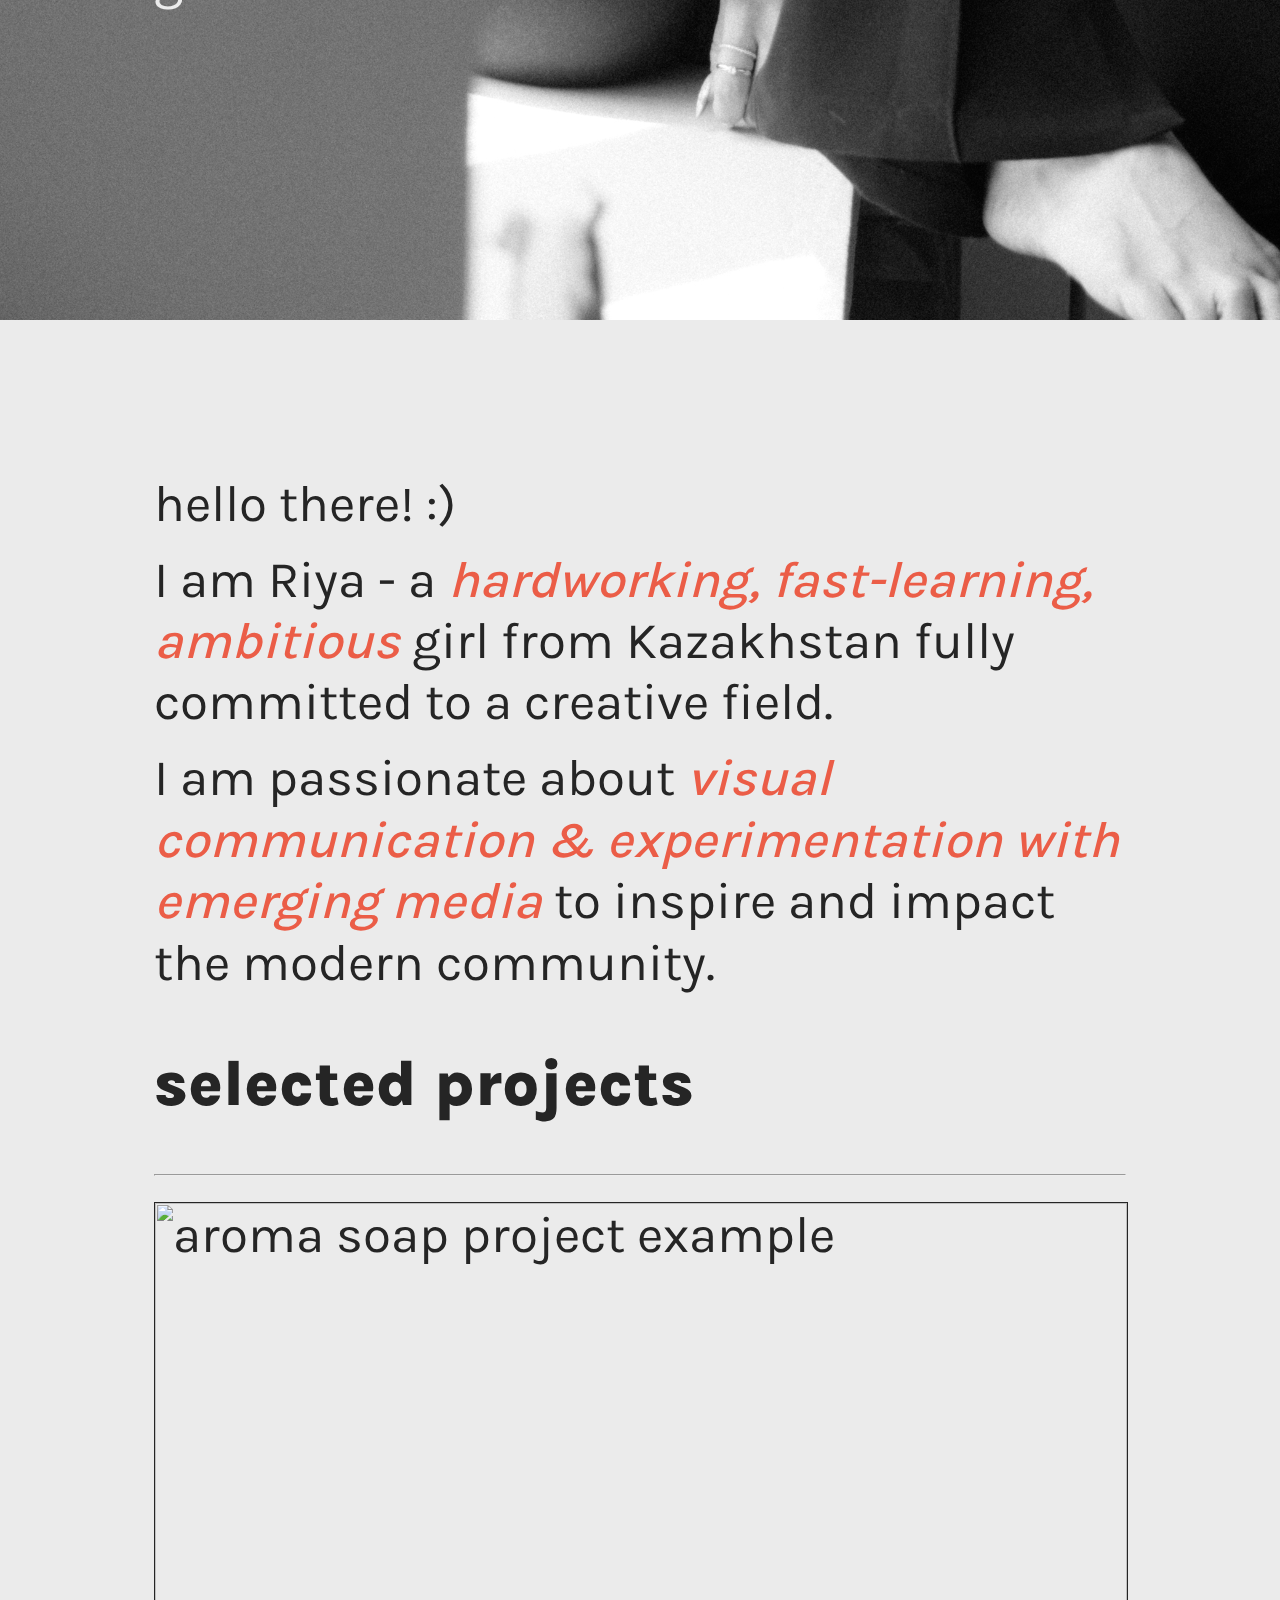
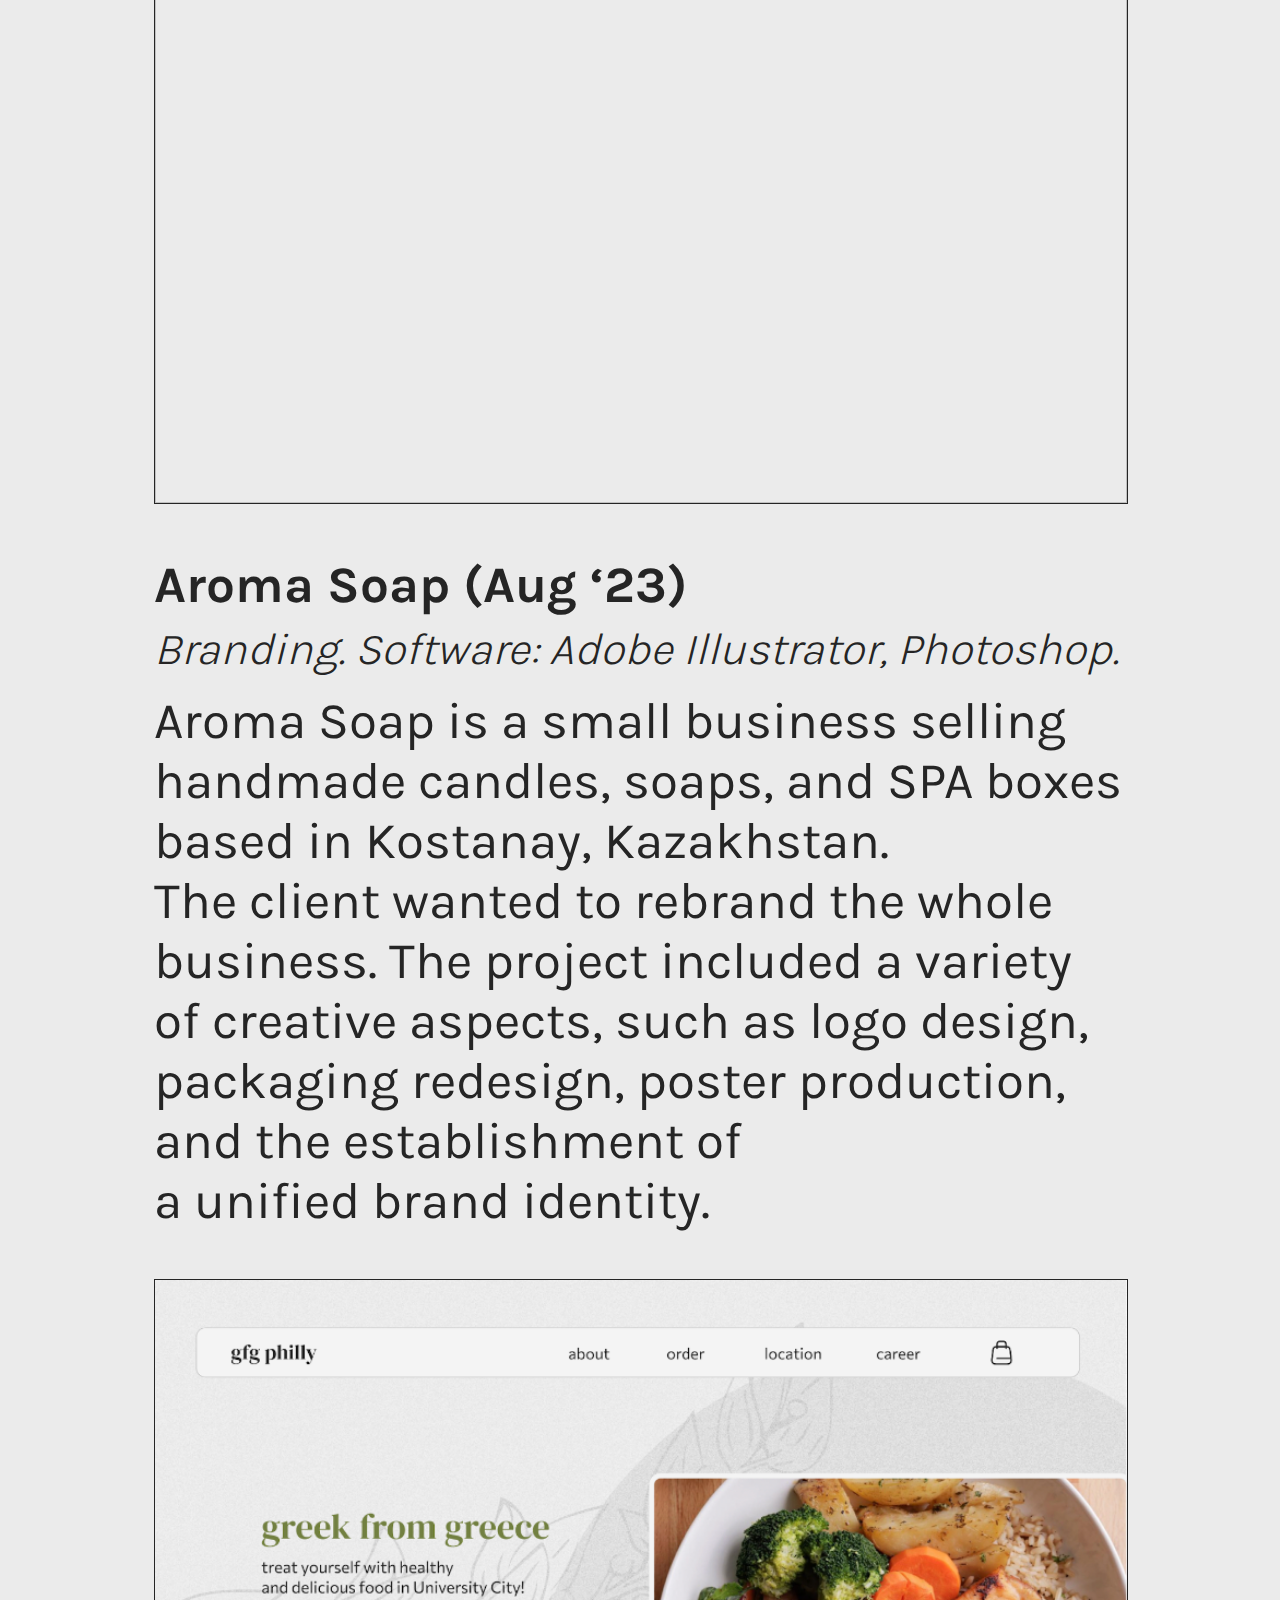
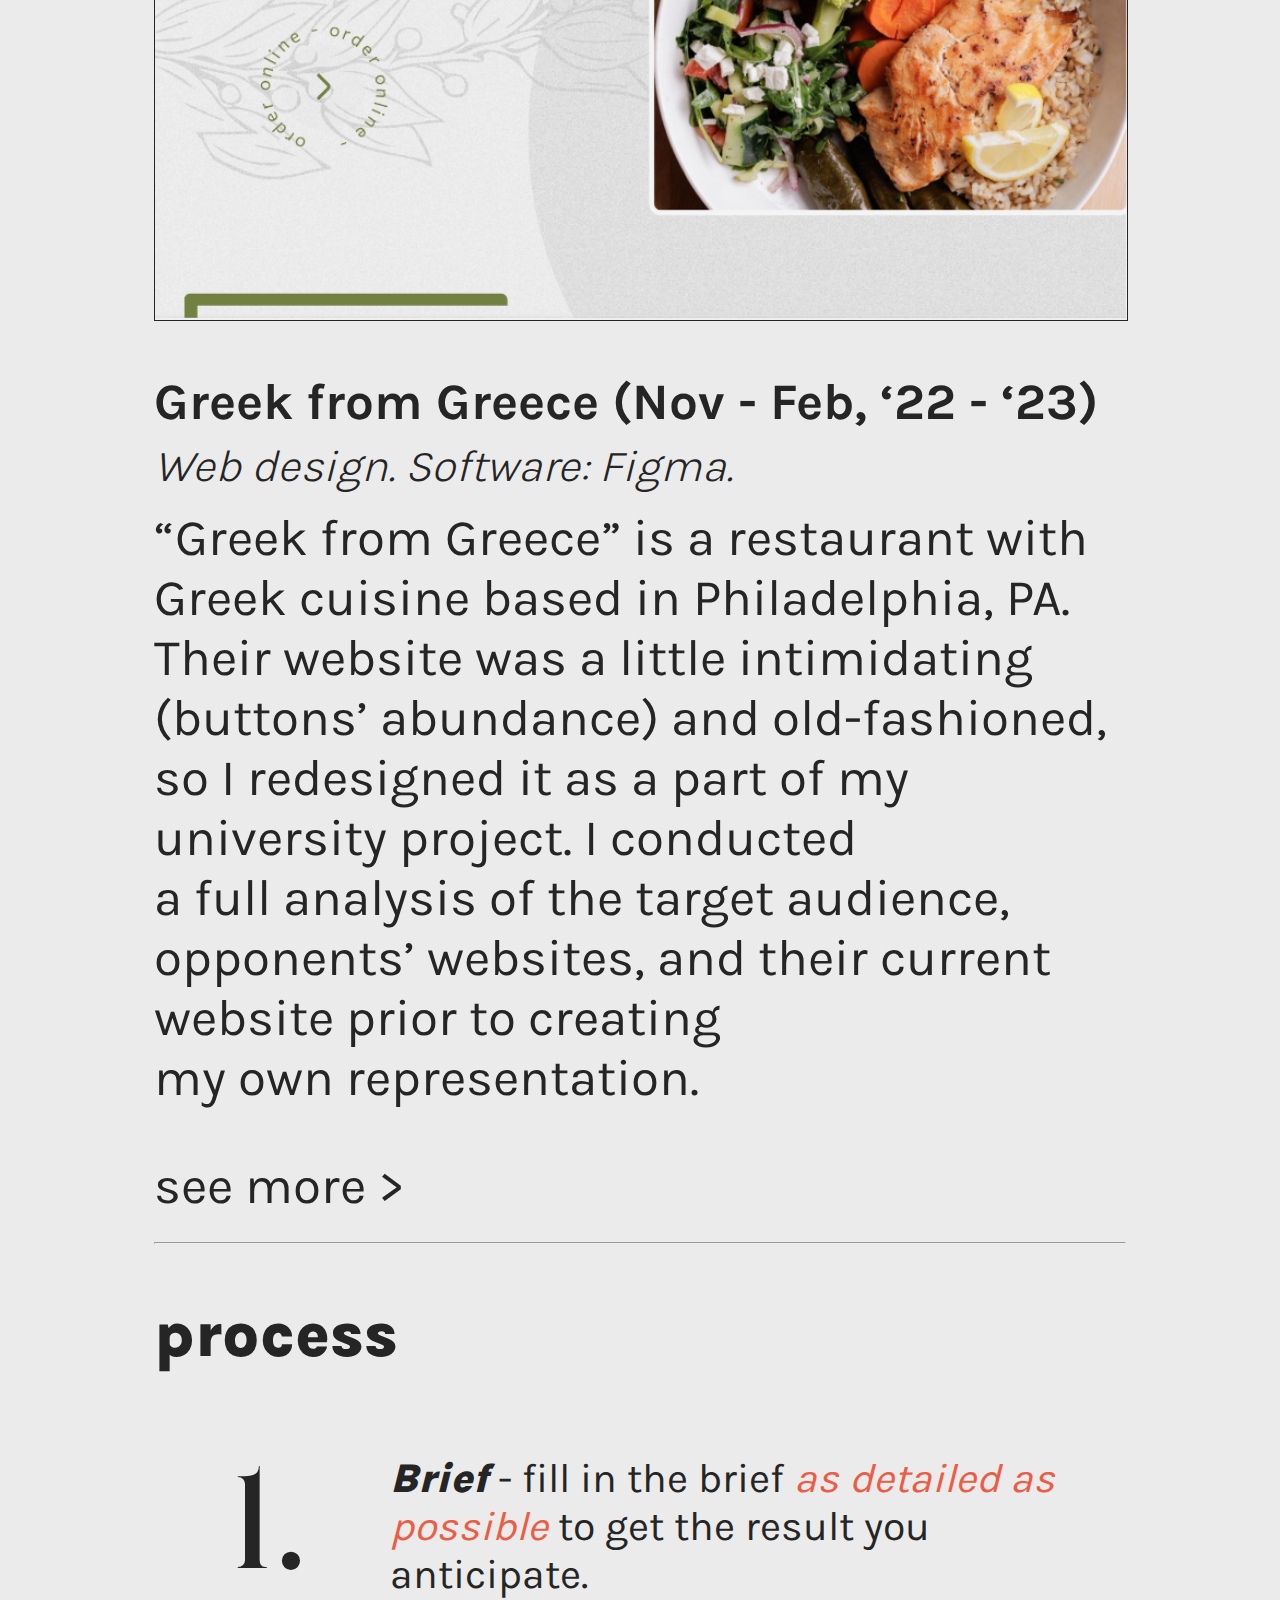
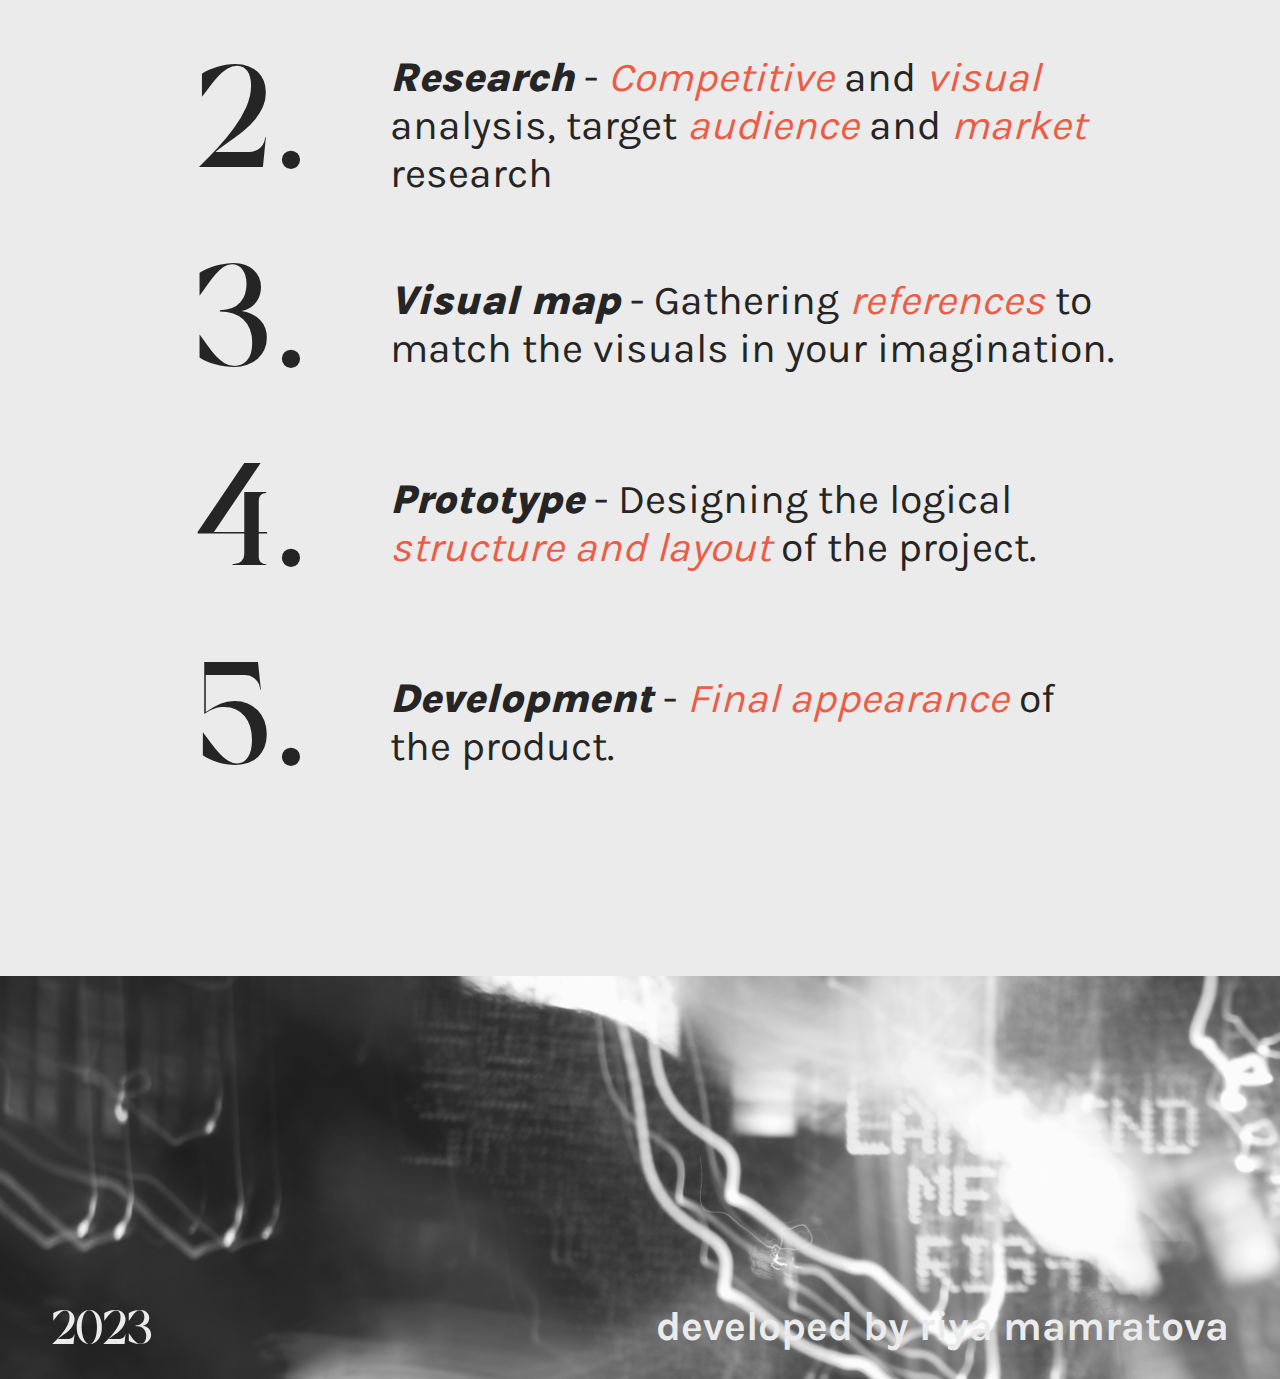
==== commit dc8faedf: "image errors corrected" ====
--- a/index.html
+++ b/index.html
@@ -14,7 +14,7 @@
 			<svg width="3vw" viewBox="0 0 11 11" fill="none" xmlns="http://www.w3.org/2000/svg">
 				<path d="M6.7533 5.51747L10.5221 1.75746C10.6871 1.59242 10.7798 1.36857 10.7798 1.13517C10.7798 0.901769 10.6871 0.677927 10.5221 0.512886C10.357 0.347846 10.1332 0.255127 9.89979 0.255127C9.66639 0.255127 9.44255 0.347846 9.27751 0.512886L5.5175 4.28166L1.75749 0.512886C1.59245 0.347846 1.36861 0.255127 1.1352 0.255127C0.9018 0.255127 0.677958 0.347846 0.512917 0.512886C0.347877 0.677927 0.255158 0.901769 0.255158 1.13517C0.255158 1.36857 0.347877 1.59242 0.512917 1.75746L4.28169 5.51747L0.512917 9.27747C0.430768 9.35895 0.365565 9.45589 0.321068 9.56269C0.276571 9.6695 0.253662 9.78406 0.253662 9.89976C0.253662 10.0155 0.276571 10.13 0.321068 10.2368C0.365565 10.3436 0.430768 10.4406 0.512917 10.522C0.594395 10.6042 0.691333 10.6694 0.798137 10.7139C0.904942 10.7584 1.0195 10.7813 1.1352 10.7813C1.25091 10.7813 1.36546 10.7584 1.47227 10.7139C1.57907 10.6694 1.67601 10.6042 1.75749 10.522L5.5175 6.75327L9.27751 10.522C9.35898 10.6042 9.45592 10.6694 9.56273 10.7139C9.66953 10.7584 9.78409 10.7813 9.89979 10.7813C10.0155 10.7813 10.1301 10.7584 10.2369 10.7139C10.3437 10.6694 10.4406 10.6042 10.5221 10.522C10.6042 10.4406 10.6694 10.3436 10.7139 10.2368C10.7584 10.13 10.7813 10.0155 10.7813 9.89976C10.7813 9.78406 10.7584 9.6695 10.7139 9.56269C10.6694 9.45589 10.6042 9.35895 10.5221 9.27747L6.7533 5.51747Z" fill="#EBEBEB"/>
 			</svg>
-	get-in-touch-title	</a>
+		</a>
 	
 		<!-- Overlay content -->
 		<div class="overlay-content">
@@ -26,7 +26,7 @@
 	</div>
 
 	<div style="text-align: center; position: relative">
-		<img src="images/dariya_sitting.jpg" style="width: 100%">
+		<img src="images/dariya_sitting.jpg" style="width: 100%" alt="my photo">
 		<div
 			class="menu-text"
 			style="position: absolute; 
@@ -82,7 +82,7 @@
 			selected projects
 		</h2>
 		<hr/>
-		<img src="images/aroma_soap.png" style="width: 100%; border: 0.5px solid #252525;">
+		<img src="images/aroma_soap.png" alt="aroma soap project example" style="width: 100%; border: 0.5px solid #252525;">
 		<h3 style="margin-bottom: 0.5rem">
 			Aroma Soap (Aug ‘23)
 		</h3>
@@ -99,7 +99,7 @@
 
 
 		</div>
-		<img src="images/greek_from_greece.png" style="width: 100%; border: 0.5px solid #252525;">
+		<img src="images/greek_from_greece.png" alt="gfg project example" style="width: 100%; border: 0.5px solid #252525;">
 		<h3 style="margin-bottom: 0.5rem">
 			Greek from Greece (Nov - Feb, ‘22 - ‘23)
 		</h3>
@@ -171,6 +171,7 @@
 	</div>
 	<div style="position: relative;">
 		<img src="images/home_footer.jpg" 
+		alt="footer image"
 			style="height: 25.1875rem;
 				width: 100%;
 				flex-shrink: 0;
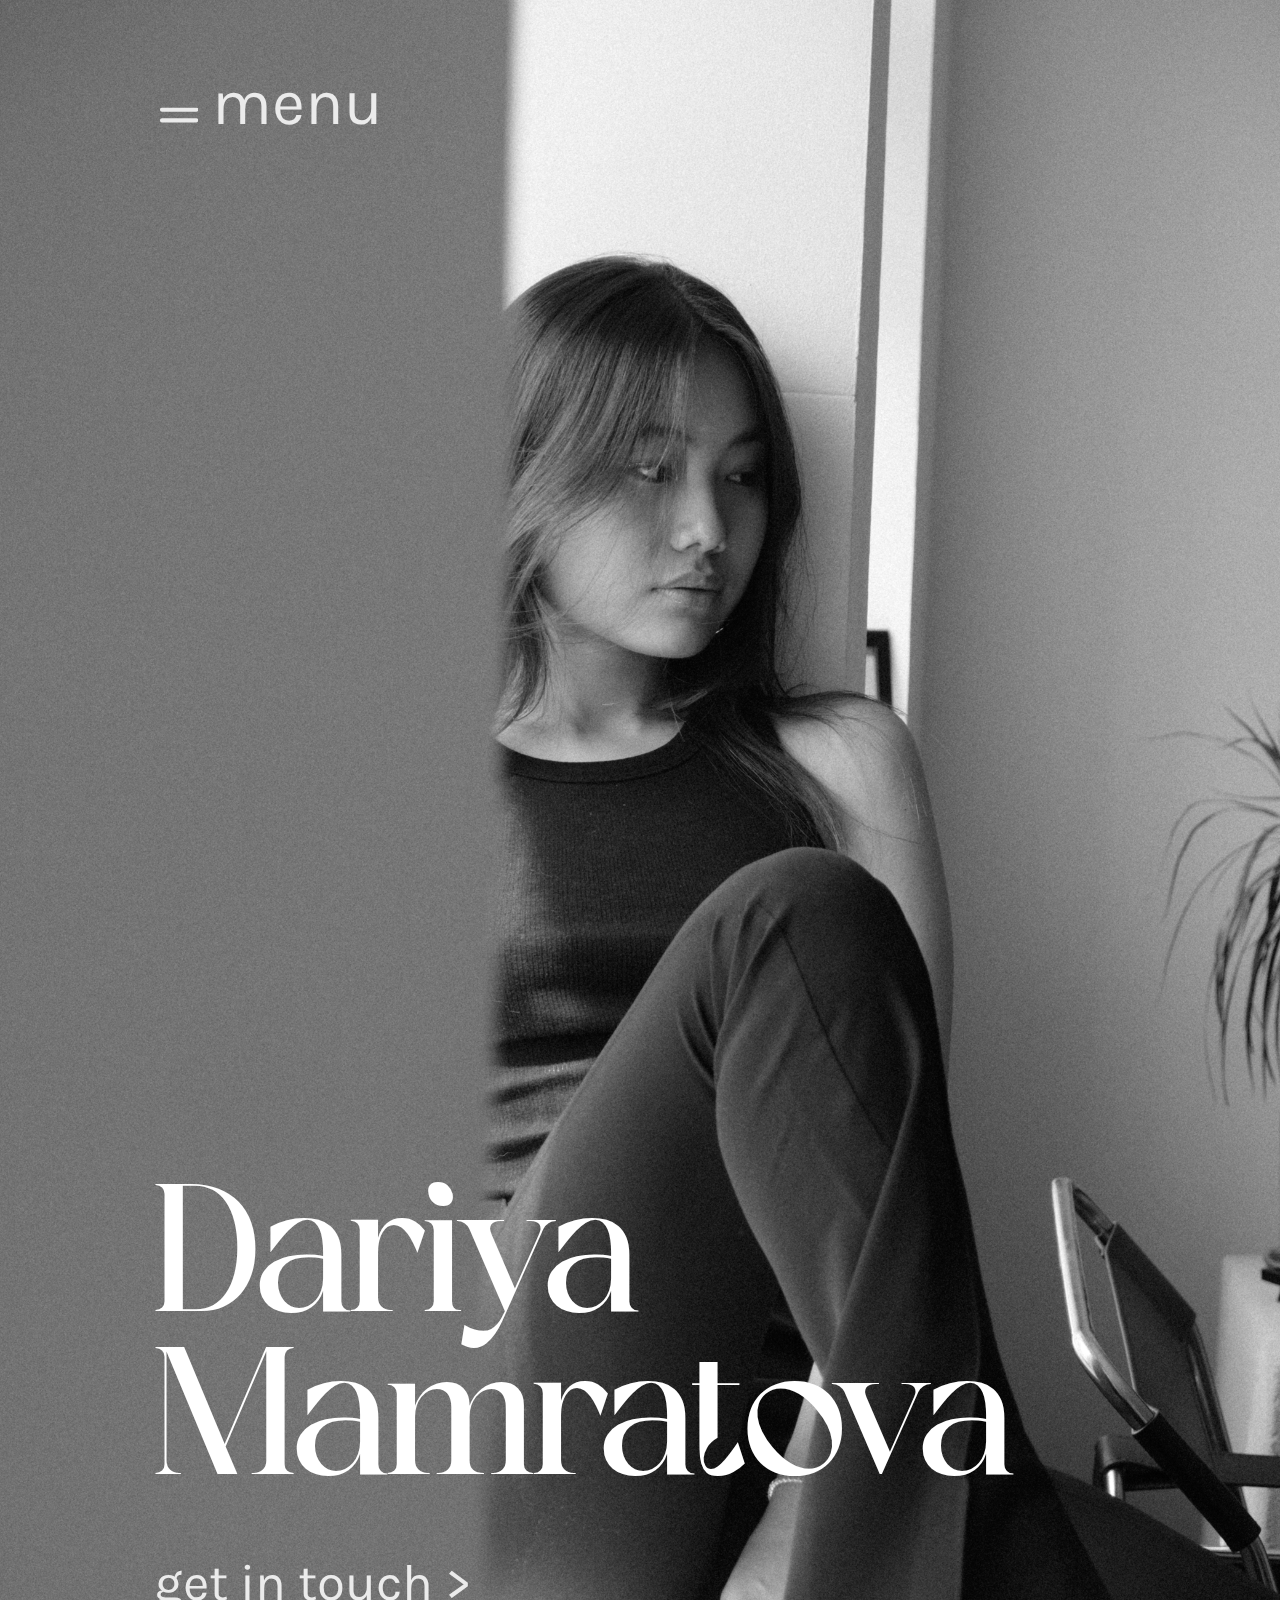
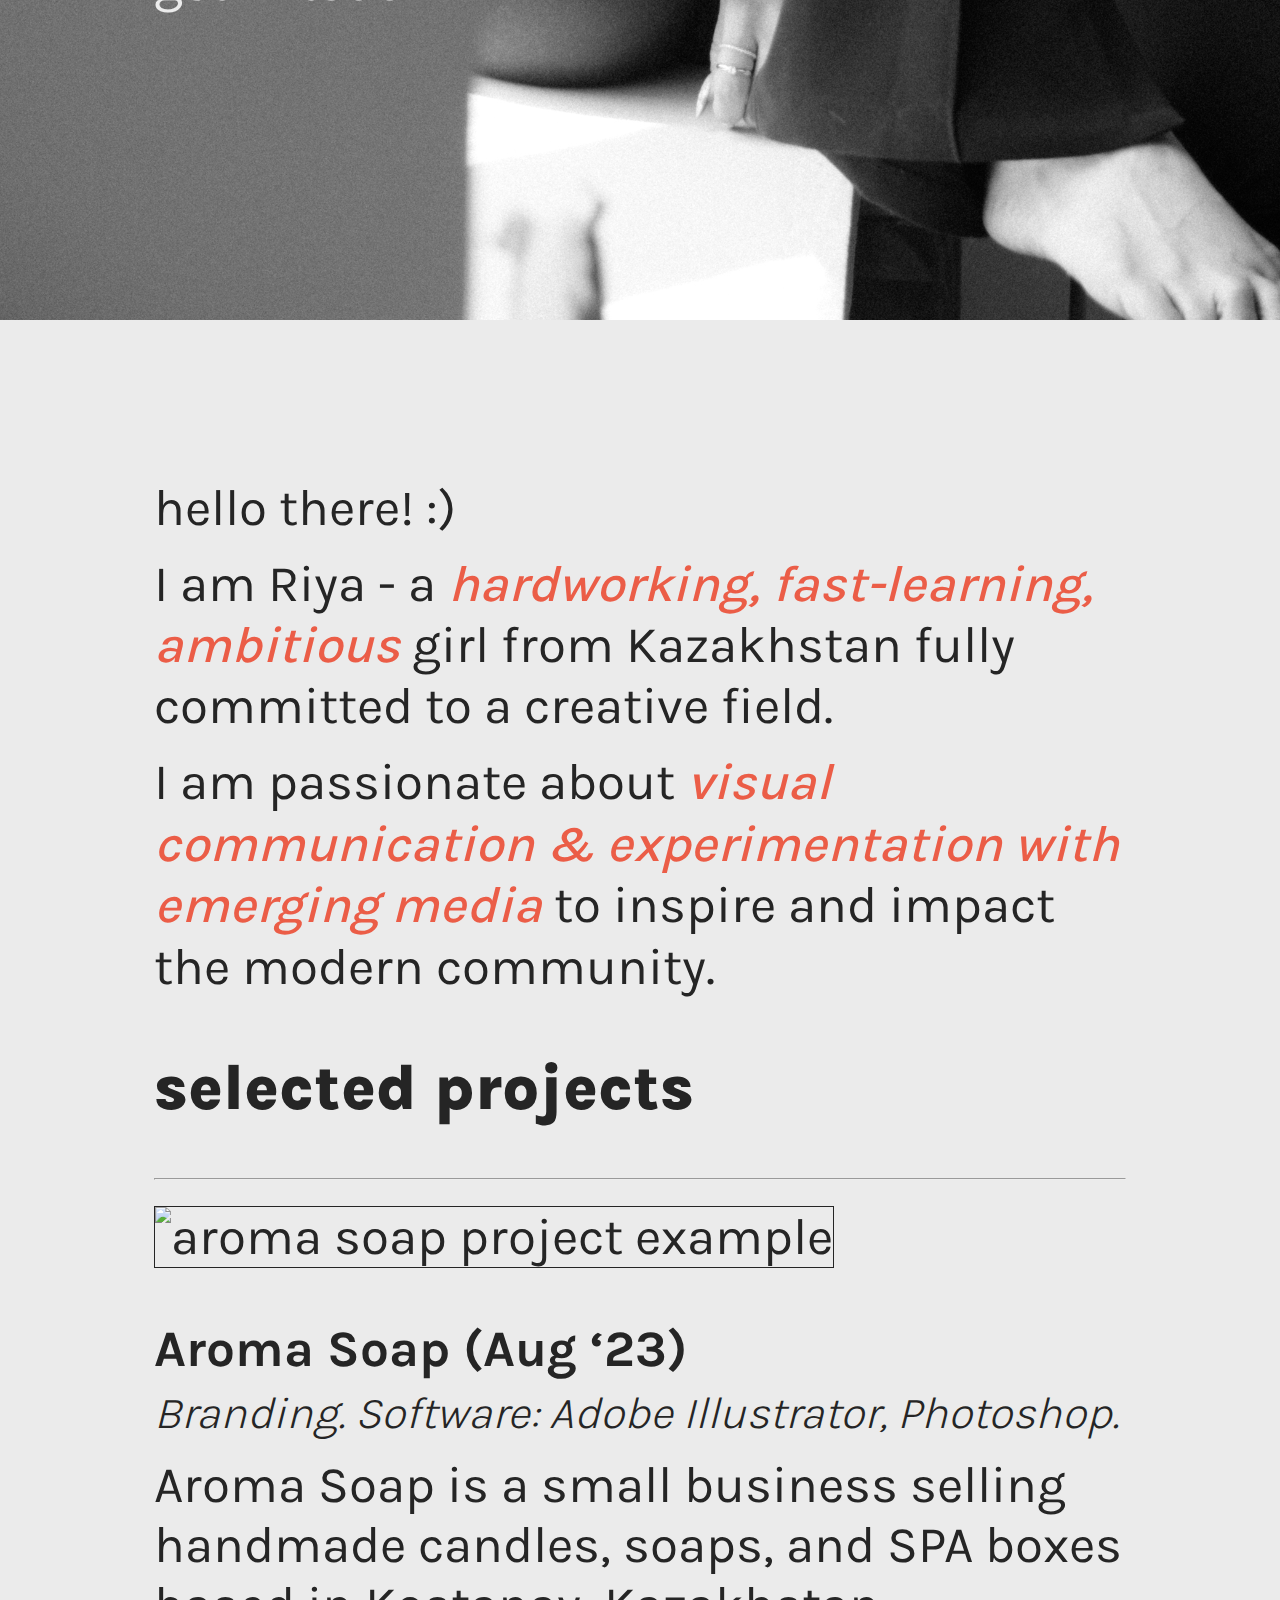
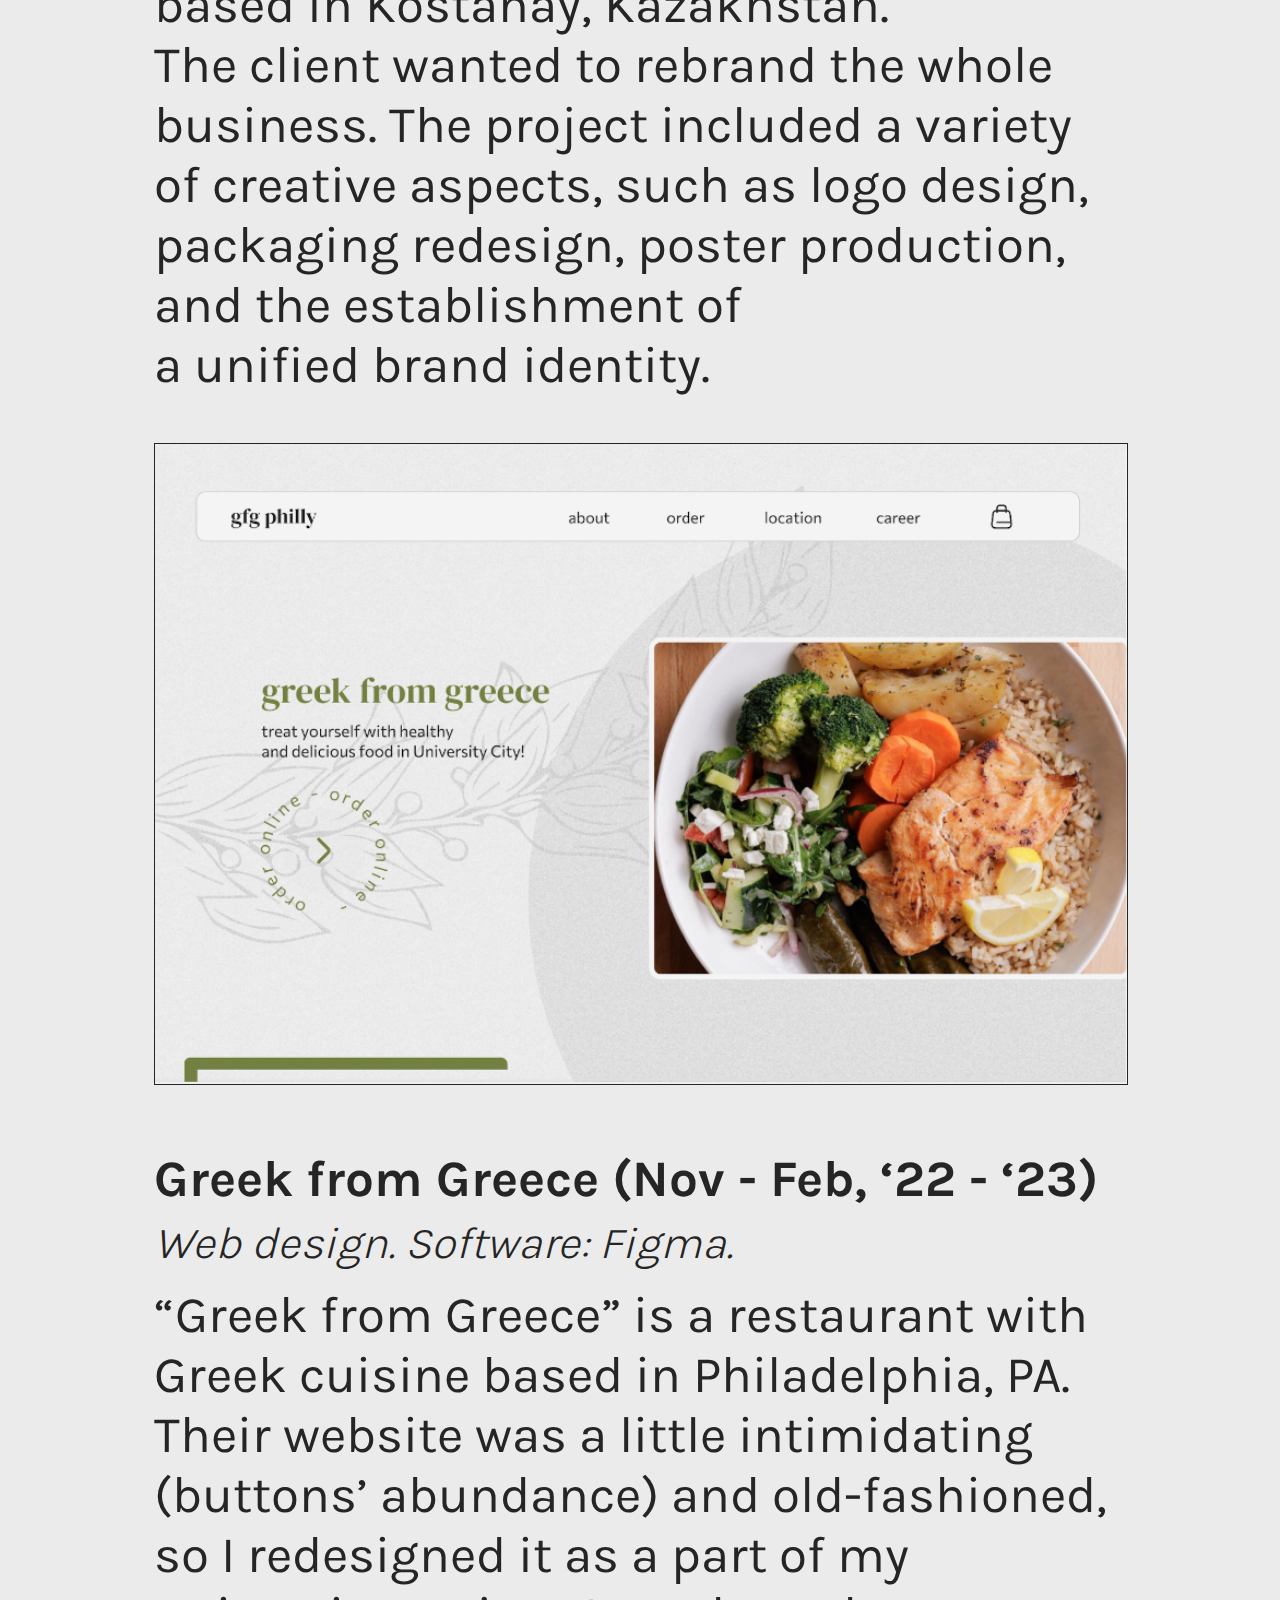
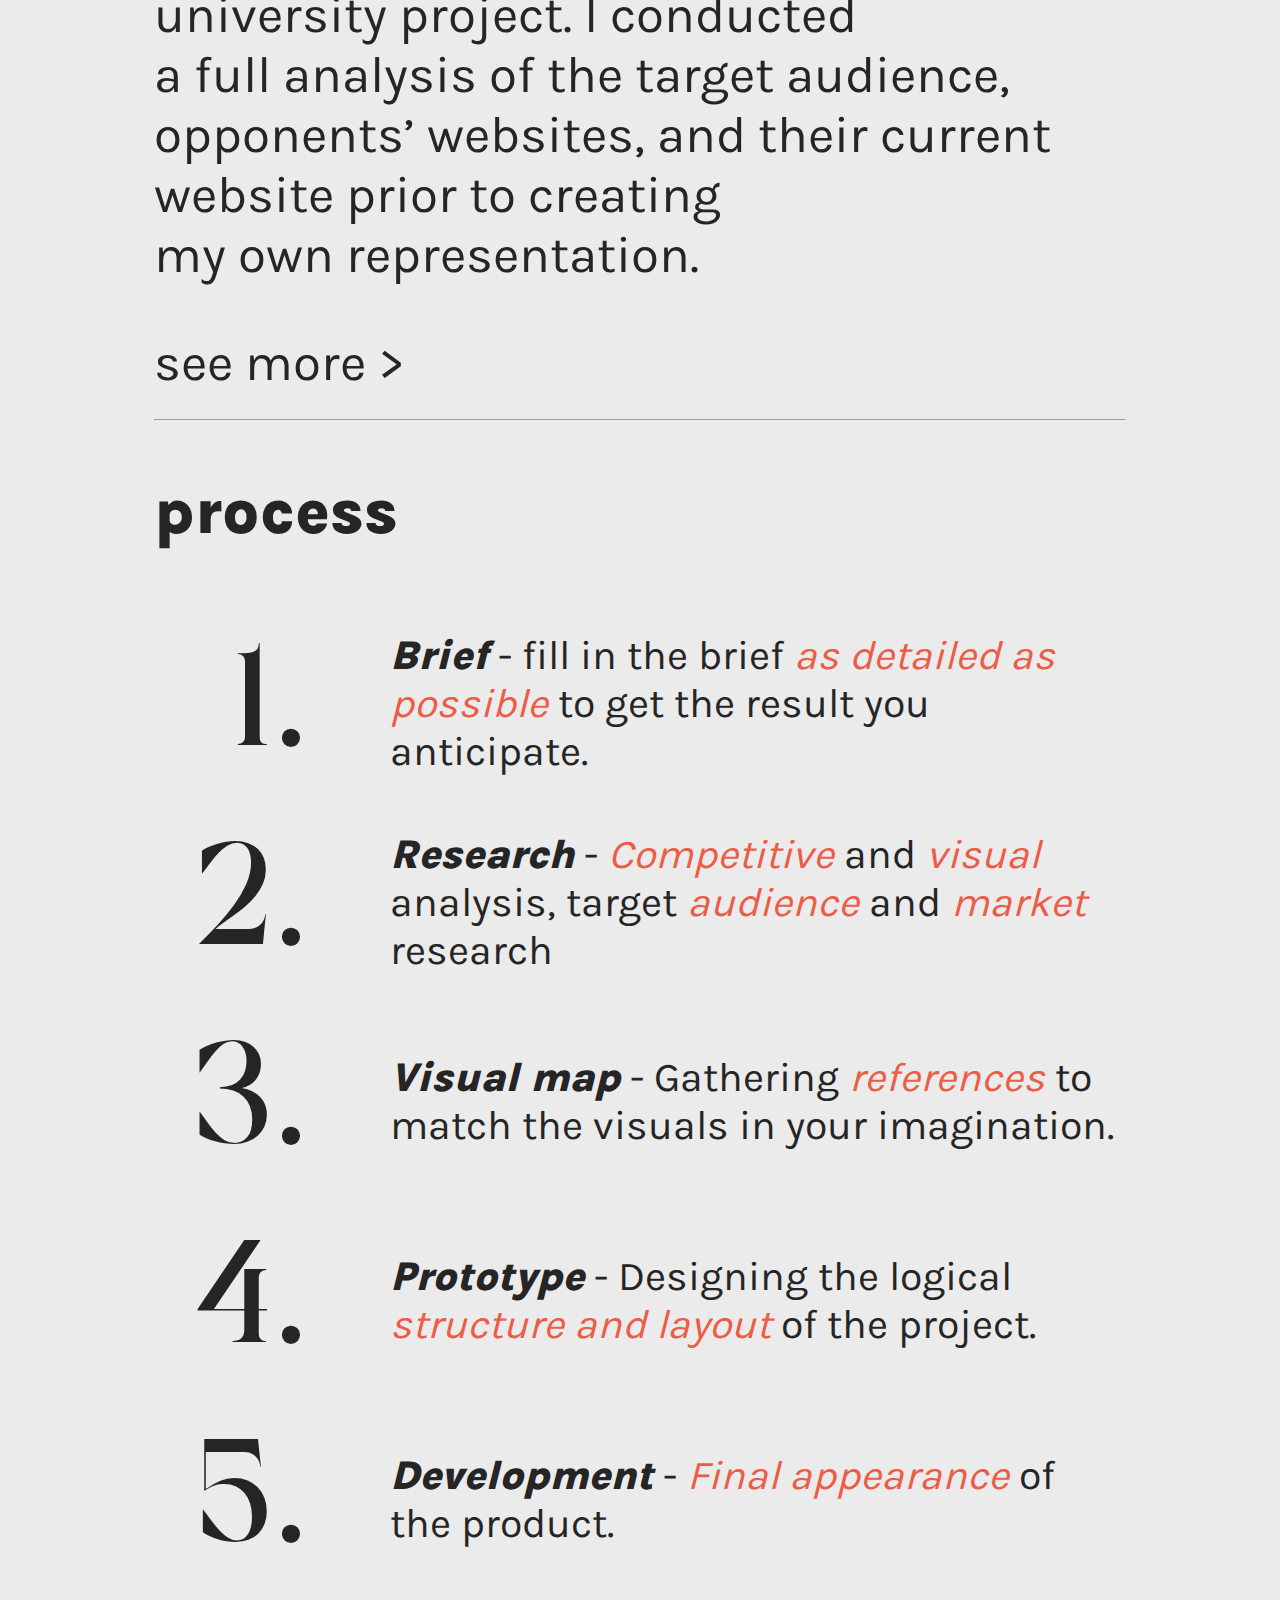
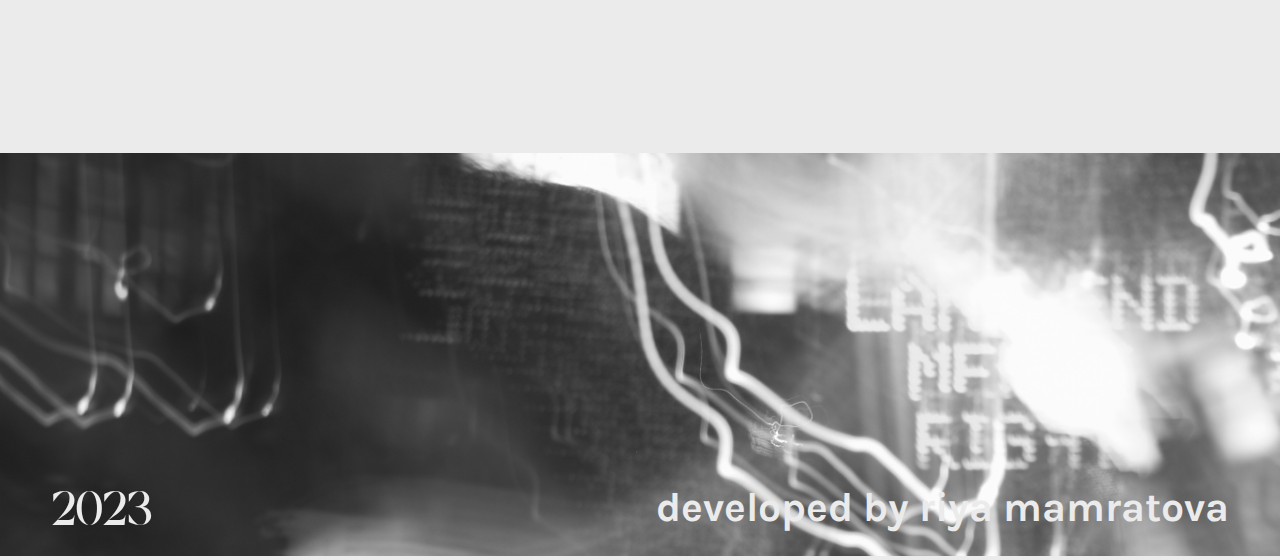
==== commit 15cad223: "correcting more errors in index" ====
--- a/index.html
+++ b/index.html
@@ -1,5 +1,6 @@
+<!DOCTYPE html>
 <html>
-
+	<title>Porfolio</title>
 <head>
 	<link rel="stylesheet" href="css/style.css">
 	<link rel="stylesheet" href="css/overlay.css">
@@ -91,11 +92,11 @@
 		</div>
 		<div style="margin-top: 1rem; margin-bottom: 3rem">
 			Aroma Soap is a small business selling handmade candles, soaps, and SPA boxes based in Kostanay, Kazakhstan. 
-		</br>The client wanted to rebrand the whole business. 
+		<br/>The client wanted to rebrand the whole business. 
 			The project included a variety 
 			of creative aspects, such as logo design, packaging redesign, 
 			poster production, and the establishment of 
-	 	</br>a unified brand identity. 
+	 	<br/>a unified brand identity. 
 
 
 		</div>
@@ -111,9 +112,9 @@
 			based in Philadelphia, PA. Their website was a little 
 			intimidating (buttons’ abundance) and old-fashioned, 
 			so I redesigned it as a part of my university project. 
-			I conducted </br>a full analysis of the target audience, 
+			I conducted <br/>a full analysis of the target audience, 
 			opponents’ websites, and their current website prior 
-			to creating </br>my own representation.
+			to creating <br/>my own representation.
 		</div>
 		<a class="learn" href="selected-projects.html">
 			see more >
